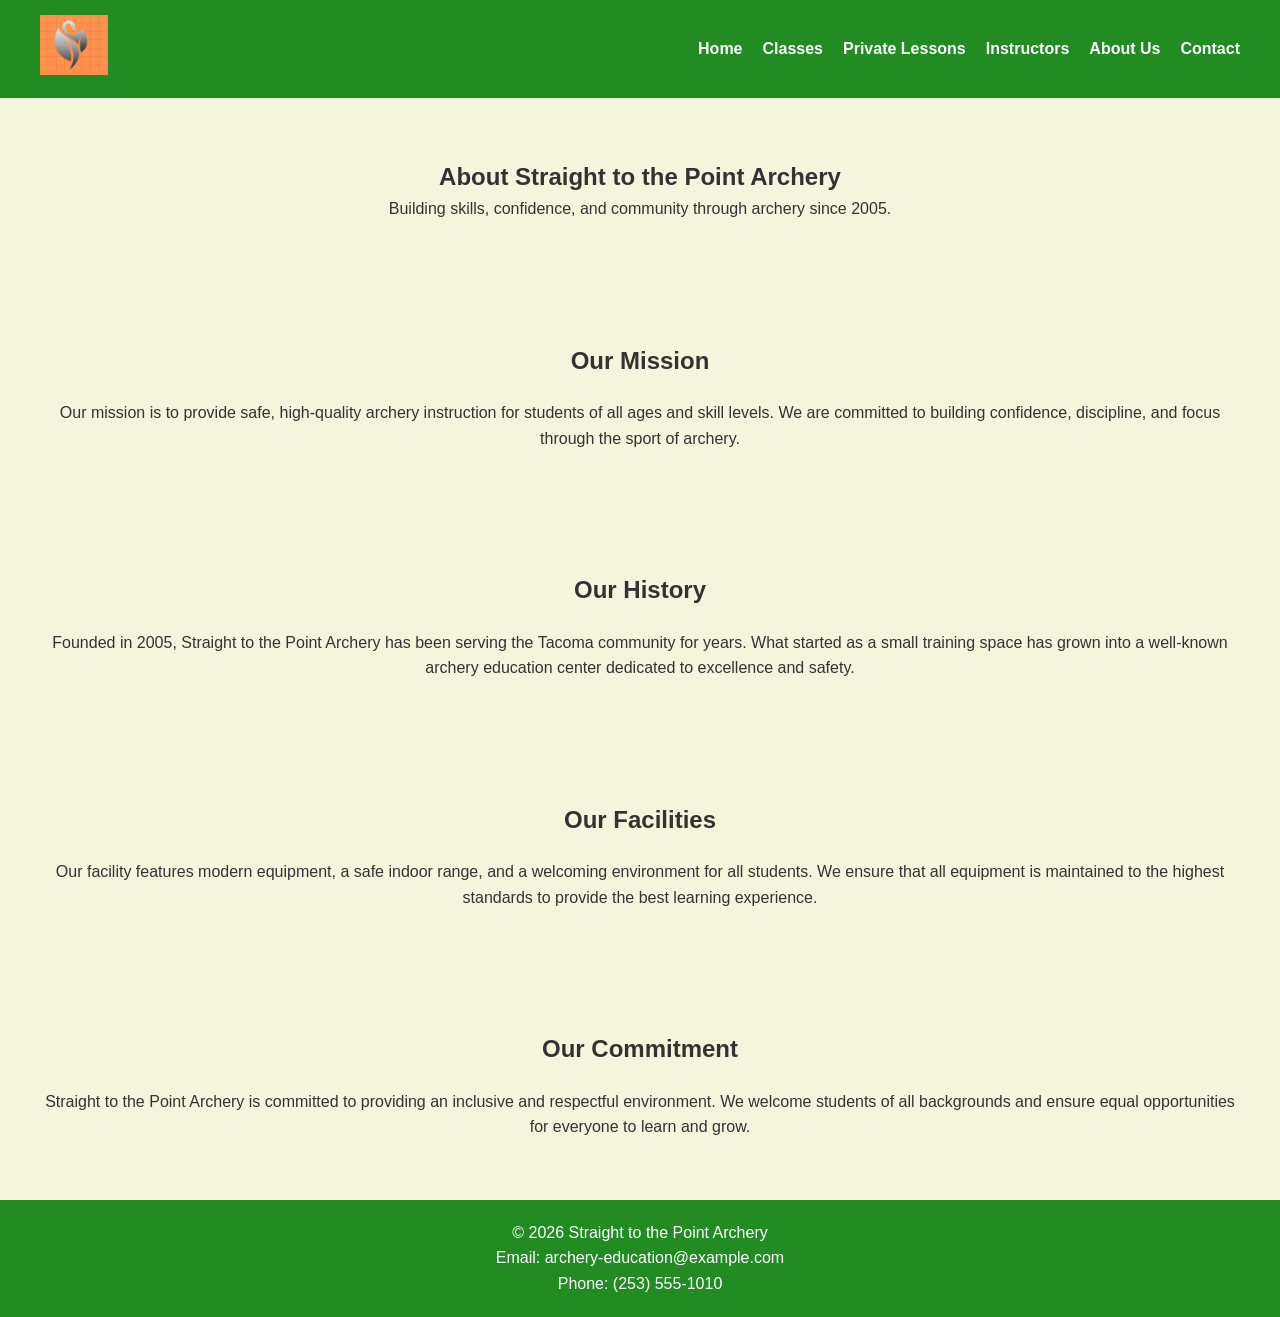
==== about.html @ c3e2cf45 "Added content to About page" ====
<!DOCTYPE html>
<html lang="en">
<head>
    <meta charset="UTF-8">
    <meta name="viewport" content="width=device-width, initial-scale=1.0">
    <title>About Us - Straight to the Point Archery</title>
    <link rel="stylesheet" href="css/styles.css">
</head>
<body>

<header>
    <div class="logo">
        <img src="images/logo.png" alt="Straight to the Point Archery Logo">
    </div>

    <nav>
        <ul>
            <li><a href="index.html">Home</a></li>
            <li><a href="classes.html">Classes</a></li>
            <li><a href="lessons.html">Private Lessons</a></li>
            <li><a href="instructors.html">Instructors</a></li>
            <li><a href="about.html">About Us</a></li>
            <li><a href="contact.html">Contact</a></li>
        </ul>
    </nav>
</header>

<main>

    <!-- PAGE HEADER -->
    <section class="page-header">
        <h1>About Straight to the Point Archery</h1>
        <p>Building skills, confidence, and community through archery since 2005.</p>
    </section>

    <!-- MISSION -->
    <section>
        <h2>Our Mission</h2>
        <p>Our mission is to provide safe, high-quality archery instruction for students of all ages and skill levels. We are committed to building confidence, discipline, and focus through the sport of archery.</p>
    </section>

    <!-- HISTORY -->
    <section>
        <h2>Our History</h2>
        <p>Founded in 2005, Straight to the Point Archery has been serving the Tacoma community for years. What started as a small training space has grown into a well-known archery education center dedicated to excellence and safety.</p>
    </section>

    <!-- FACILITIES -->
    <section>
        <h2>Our Facilities</h2>
        <p>Our facility features modern equipment, a safe indoor range, and a welcoming environment for all students. We ensure that all equipment is maintained to the highest standards to provide the best learning experience.</p>
    </section>

    <!-- POLICY -->
    <section>
        <h2>Our Commitment</h2>
        <p>Straight to the Point Archery is committed to providing an inclusive and respectful environment. We welcome students of all backgrounds and ensure equal opportunities for everyone to learn and grow.</p>
    </section>

</main>

<footer>
    <p>&copy; 2026 Straight to the Point Archery</p>
    <p>Email: archery-education@example.com</p>
    <p>Phone: (253) 555-1010</p>
</footer>

</body>
</html>
---- css/styles.css ----
header {
    display: flex;
    justify-content: space-between;
    align-items: center;
    background-color: #228B22; /* Forest Green */
    padding: 15px;
}

.logo img {
    height: 60px;
}

nav ul {
    list-style: none;
    display: flex;
    gap: 20px;
}

nav a {
    color: white;
    text-decoration: none;
    font-family: 'Montserrat', sans-serif;
}

nav a:hover {
    color: #DAA520; /* Gold */
}
.hero {
    background: url('../images/hero.jpg') no-repeat center center/cover;
    height: 90vh;
    display: flex;
    justify-content: center;
    align-items: center;
    text-align: center;
    color: white;
}

.hero-content {
    background-color: rgba(0, 0, 0, 0.5); /* overlay for readability */
    padding: 20px;
    border-radius: 10px;
}

.hero h1 {
    font-size: 48px;
    font-family: 'Montserrat', sans-serif;
}

.hero p {
    font-size: 18px;
    margin: 15px 0;
    font-family: 'Open Sans', sans-serif;
}

.btn {
    background-color: #DAA520; /* Gold */
    color: white;
    padding: 10px 20px;
    text-decoration: none;
    border-radius: 5px;
    font-weight: bold;
}

.btn:hover {
    background-color: #b8860b;
}
/* RESET */
* {
    margin: 0;
    padding: 0;
    box-sizing: border-box;
}

/* BODY */
body {
    font-family: 'Open Sans', sans-serif;
    background-color: #F5F5DC; /* Cream */
    color: #333;
    line-height: 1.6;
}

/* HEADER */
header {
    background-color: #228B22; /* Forest Green */
    color: white;
    padding: 15px 40px;

    display: flex;
    justify-content: space-between;
    align-items: center;
}

/* NAVIGATION */
nav ul {
    list-style: none;
    display: flex;
    gap: 20px;
}

nav a {
    color: white;
    text-decoration: none;
    font-weight: bold;
}

nav a:hover {
    color: #DAA520; /* Gold */
}

/* HERO SECTION */
.hero {
    height: 90vh;
    background: url('../images/hero.jpg') no-repeat center center/cover;

    display: flex;
    justify-content: center;
    align-items: center;
    text-align: center;
    color: white;
}

.hero-content {
    background: rgba(0, 0, 0, 0.5);
    padding: 30px;
    border-radius: 10px;
}

.hero h1 {
    font-size: 48px;
    font-family: 'Montserrat', sans-serif;
}

.hero p {
    margin: 15px 0;
}

/* BUTTON */
.btn {
    display: inline-block;
    background-color: #DAA520; /* Gold */
    color: white;
    padding: 10px 20px;
    border-radius: 5px;
    text-decoration: none;
    font-weight: bold;
}

.btn:hover {
    background-color: #b8860b;
}

/* SECTIONS */
section {
    padding: 60px 40px;
    text-align: center;
}

section h2 {
    font-family: 'Montserrat', sans-serif;
    margin-bottom: 20px;
}

/* ARTICLES (CLASSES) */
article {
    margin: 15px 0;
}

/* ASIDE */
aside {
    background-color: #5C4033; /* Brown */
    color: white;
    padding: 30px;
    text-align: center;
}

/* FOOTER */
footer {
    background-color: #228B22;
    color: white;
    text-align: center;
    padding: 20px;
}
/* INSTRUCTORS GRID */
.instructors {
    display: flex;
    justify-content: center;
    gap: 20px;
    flex-wrap: wrap;
    padding: 40px;
}

/* INSTRUCTOR CARD */
.instructor-card {
    background-color: white;
    width: 250px;
    padding: 20px;
    border-radius: 10px;
    text-align: center;
    box-shadow: 0 4px 8px rgba(0,0,0,0.1);
}

/* IMAGE */
.instructor-card img {
    width: 120px;
    height: 120px;
    border-radius: 50%; /* circular image */
    object-fit: cover;
    margin-bottom: 15px;
}

/* NAME */
.instructor-card h2 {
    color: #228B22; /* Forest Green */
    margin-bottom: 10px;
}
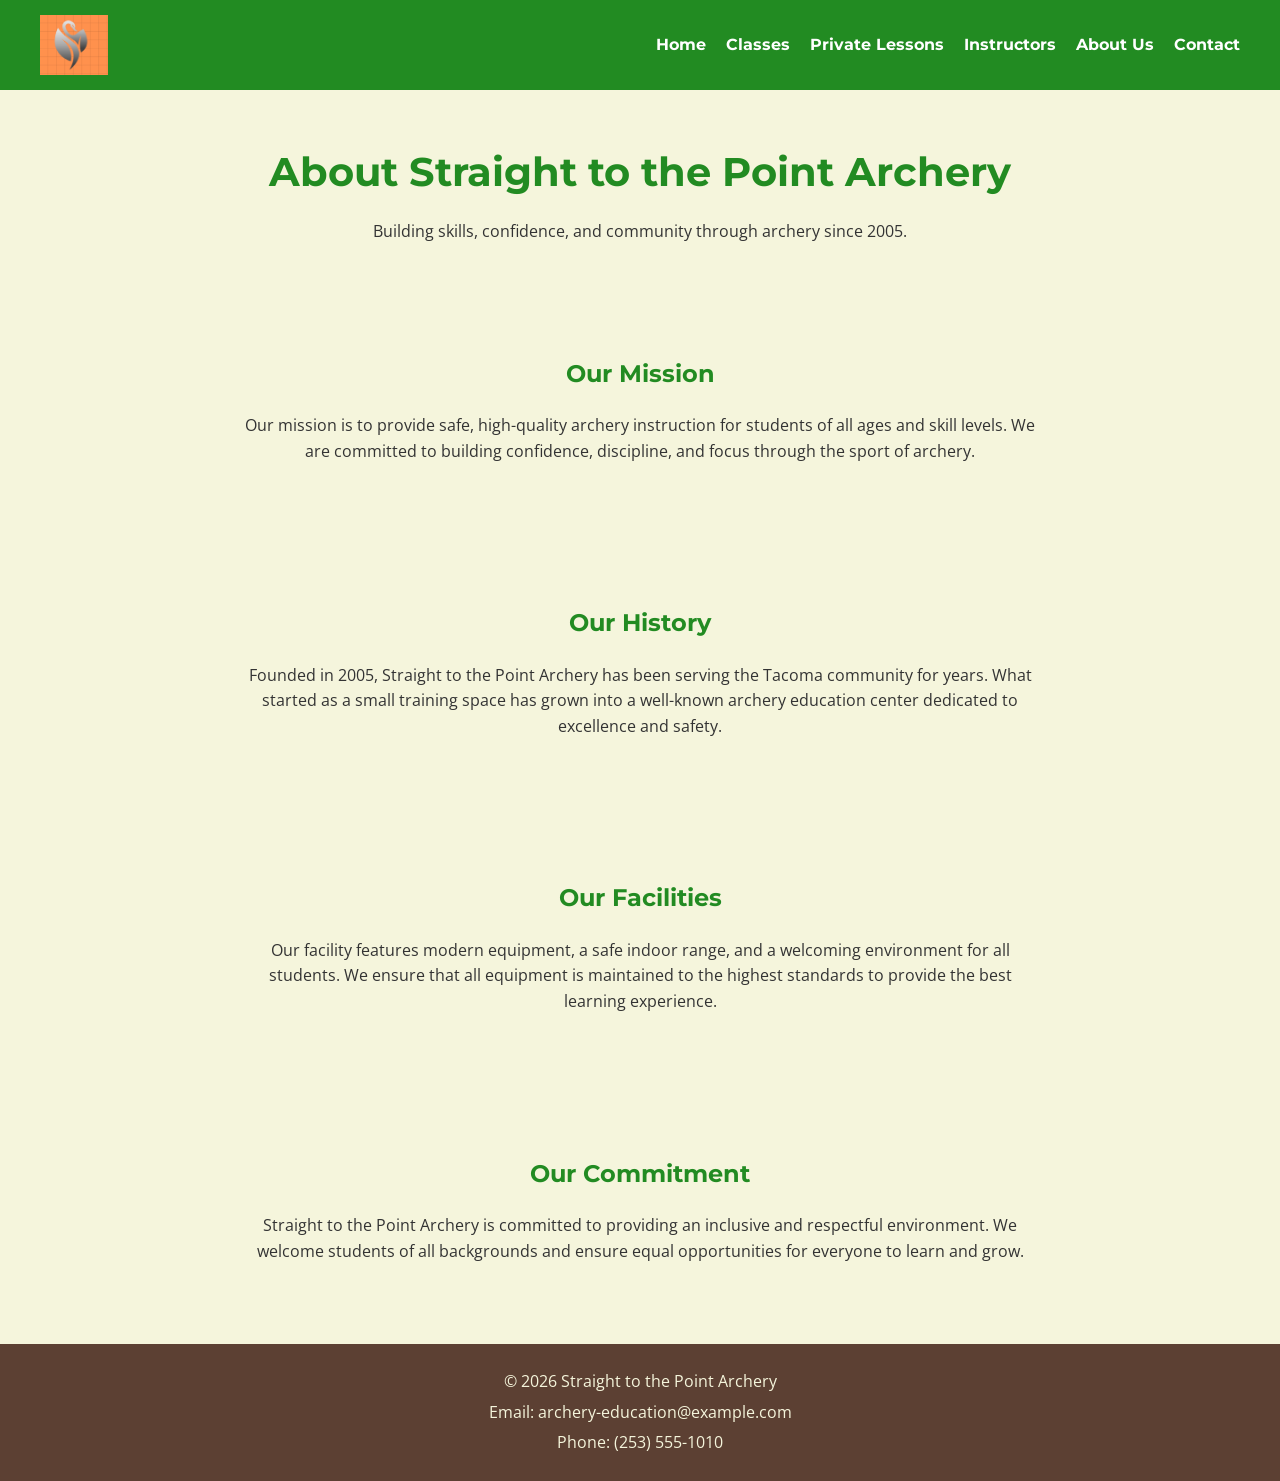
==== commit ba3d760d: "Updated styles.css based on style guide instructions" ====
--- a/about.html
+++ b/about.html
@@ -5,6 +5,7 @@
     <meta name="viewport" content="width=device-width, initial-scale=1.0">
     <title>About Us - Straight to the Point Archery</title>
     <link rel="stylesheet" href="css/styles.css">
+    <link href="https://fonts.googleapis.com/css2?family=Montserrat:wght@700&family=Open+Sans:wght@400;700&display=swap" rel="stylesheet">
 </head>
 <body>
 
--- a/css/styles.css
+++ b/css/styles.css
@@ -1,15 +1,63 @@
+/* =========================
+   COLOR VARIABLES
+========================= */
+:root {
+    --forest-green: #228B22;
+    --deep-brown: #5C4033;
+    --gold-accent: #DAA520;
+    --cream-white: #F5F5DC;
+    --dark-text: #333333;
+    --white: #ffffff;
+    --shadow: 0 4px 8px rgba(0, 0, 0, 0.1);
+}
+
+/* =========================
+   RESET
+========================= */
+* {
+    margin: 0;
+    padding: 0;
+    box-sizing: border-box;
+}
+
+/* =========================
+   BODY
+========================= */
+body {
+    font-family: 'Open Sans', sans-serif;
+    background-color: var(--cream-white);
+    color: var(--dark-text);
+    line-height: 1.6;
+}
+
+/* =========================
+   IMAGES
+========================= */
+img {
+    max-width: 100%;
+    display: block;
+}
+
+/* =========================
+   HEADER
+========================= */
 header {
     display: flex;
     justify-content: space-between;
     align-items: center;
-    background-color: #228B22; /* Forest Green */
-    padding: 15px;
+    background-color: var(--forest-green);
+    color: var(--white);
+    padding: 15px 40px;
 }
 
 .logo img {
     height: 60px;
-}
-
+    width: auto;
+}
+
+/* =========================
+   NAVIGATION
+========================= */
 nav ul {
     list-style: none;
     display: flex;
@@ -17,14 +65,19 @@
 }
 
 nav a {
-    color: white;
+    color: var(--white);
     text-decoration: none;
     font-family: 'Montserrat', sans-serif;
+    font-weight: bold;
 }
 
 nav a:hover {
-    color: #DAA520; /* Gold */
-}
+    color: var(--gold-accent);
+}
+
+/* =========================
+   HERO SECTION
+========================= */
 .hero {
     background: url('../images/hero.jpg') no-repeat center center/cover;
     height: 90vh;
@@ -32,124 +85,50 @@
     justify-content: center;
     align-items: center;
     text-align: center;
-    color: white;
+    color: var(--white);
+    padding: 20px;
 }
 
 .hero-content {
-    background-color: rgba(0, 0, 0, 0.5); /* overlay for readability */
-    padding: 20px;
+    background-color: rgba(0, 0, 0, 0.5);
+    padding: 30px;
     border-radius: 10px;
+    max-width: 700px;
 }
 
 .hero h1 {
     font-size: 48px;
     font-family: 'Montserrat', sans-serif;
+    margin-bottom: 15px;
 }
 
 .hero p {
     font-size: 18px;
-    margin: 15px 0;
+    margin: 15px 0 20px;
     font-family: 'Open Sans', sans-serif;
 }
 
+/* =========================
+   BUTTONS
+========================= */
 .btn {
-    background-color: #DAA520; /* Gold */
-    color: white;
+    display: inline-block;
+    background-color: var(--gold-accent);
+    color: var(--white);
     padding: 10px 20px;
     text-decoration: none;
     border-radius: 5px;
     font-weight: bold;
+    font-family: 'Open Sans', sans-serif;
 }
 
 .btn:hover {
     background-color: #b8860b;
 }
-/* RESET */
-* {
-    margin: 0;
-    padding: 0;
-    box-sizing: border-box;
-}
-
-/* BODY */
-body {
-    font-family: 'Open Sans', sans-serif;
-    background-color: #F5F5DC; /* Cream */
-    color: #333;
-    line-height: 1.6;
-}
-
-/* HEADER */
-header {
-    background-color: #228B22; /* Forest Green */
-    color: white;
-    padding: 15px 40px;
-
-    display: flex;
-    justify-content: space-between;
-    align-items: center;
-}
-
-/* NAVIGATION */
-nav ul {
-    list-style: none;
-    display: flex;
-    gap: 20px;
-}
-
-nav a {
-    color: white;
-    text-decoration: none;
-    font-weight: bold;
-}
-
-nav a:hover {
-    color: #DAA520; /* Gold */
-}
-
-/* HERO SECTION */
-.hero {
-    height: 90vh;
-    background: url('../images/hero.jpg') no-repeat center center/cover;
-
-    display: flex;
-    justify-content: center;
-    align-items: center;
-    text-align: center;
-    color: white;
-}
-
-.hero-content {
-    background: rgba(0, 0, 0, 0.5);
-    padding: 30px;
-    border-radius: 10px;
-}
-
-.hero h1 {
-    font-size: 48px;
-    font-family: 'Montserrat', sans-serif;
-}
-
-.hero p {
-    margin: 15px 0;
-}
-
-/* BUTTON */
-.btn {
-    display: inline-block;
-    background-color: #DAA520; /* Gold */
-    color: white;
-    padding: 10px 20px;
-    border-radius: 5px;
-    text-decoration: none;
-    font-weight: bold;
-}
-
-.btn:hover {
-    background-color: #b8860b;
-}
-
-/* SECTIONS */
+
+/* =========================
+   GENERAL SECTIONS
+========================= */
 section {
     padding: 60px 40px;
     text-align: center;
@@ -158,29 +137,85 @@
 section h2 {
     font-family: 'Montserrat', sans-serif;
     margin-bottom: 20px;
-}
-
-/* ARTICLES (CLASSES) */
+    color: var(--forest-green);
+}
+
+section p {
+    max-width: 800px;
+    margin: 0 auto 20px;
+}
+
+/* =========================
+   PAGE HEADER
+========================= */
+.page-header {
+    padding: 50px 20px;
+    text-align: center;
+}
+
+.page-header h1 {
+    font-family: 'Montserrat', sans-serif;
+    font-size: 40px;
+    color: var(--forest-green);
+    margin-bottom: 15px;
+}
+
+.page-header p {
+    max-width: 700px;
+    margin: 0 auto;
+}
+
+/* =========================
+   CLASS ARTICLES
+========================= */
 article {
     margin: 15px 0;
 }
 
-/* ASIDE */
-aside {
-    background-color: #5C4033; /* Brown */
-    color: white;
-    padding: 30px;
-    text-align: center;
-}
-
-/* FOOTER */
-footer {
-    background-color: #228B22;
-    color: white;
-    text-align: center;
+/* =========================
+   CLASSES PAGE
+========================= */
+.classes {
+    display: flex;
+    flex-wrap: wrap;
+    justify-content: center;
+    gap: 20px;
+}
+
+.class-card {
+    background-color: var(--white);
     padding: 20px;
-}
-/* INSTRUCTORS GRID */
+    width: 300px;
+    border-radius: 10px;
+    box-shadow: var(--shadow);
+    text-align: left;
+}
+
+.class-card h2 {
+    color: var(--forest-green);
+    margin-bottom: 10px;
+    font-family: 'Montserrat', sans-serif;
+}
+
+.class-card ul {
+    margin-top: 10px;
+    padding-left: 20px;
+}
+
+/* =========================
+   SAFETY SECTION
+========================= */
+#safety {
+    background-color: var(--white);
+}
+
+#safety h2 {
+    color: var(--forest-green);
+}
+
+/* =========================
+   INSTRUCTORS PAGE
+========================= */
 .instructors {
     display: flex;
     justify-content: center;
@@ -189,27 +224,122 @@
     padding: 40px;
 }
 
-/* INSTRUCTOR CARD */
 .instructor-card {
-    background-color: white;
+    background-color: var(--white);
     width: 250px;
     padding: 20px;
     border-radius: 10px;
     text-align: center;
-    box-shadow: 0 4px 8px rgba(0,0,0,0.1);
-}
-
-/* IMAGE */
+    box-shadow: var(--shadow);
+}
+
 .instructor-card img {
     width: 120px;
     height: 120px;
-    border-radius: 50%; /* circular image */
+    border-radius: 50%;
     object-fit: cover;
-    margin-bottom: 15px;
-}
-
-/* NAME */
+    margin: 0 auto 15px;
+}
+
 .instructor-card h2 {
-    color: #228B22; /* Forest Green */
+    color: var(--forest-green);
     margin-bottom: 10px;
+    font-family: 'Montserrat', sans-serif;
+}
+
+/* =========================
+   CONTACT PAGE
+========================= */
+.contact-info {
+    text-align: center;
+    padding: 40px;
+}
+
+.contact-info a {
+    color: var(--forest-green);
+    text-decoration: none;
+}
+
+.contact-info a:hover {
+    color: var(--gold-accent);
+}
+
+.map {
+    padding: 40px;
+    text-align: center;
+}
+
+/* =========================
+   ASIDE
+========================= */
+aside {
+    background-color: var(--deep-brown);
+    color: var(--cream-white);
+    padding: 30px;
+    text-align: center;
+}
+
+aside h3 {
+    font-family: 'Montserrat', sans-serif;
+    margin-bottom: 10px;
+}
+
+/* =========================
+   FOOTER
+========================= */
+footer {
+    background-color: var(--deep-brown);
+    color: var(--cream-white);
+    text-align: center;
+    padding: 20px;
+}
+
+footer p {
+    margin: 5px 0;
+}
+
+/* =========================
+   RESPONSIVE DESIGN
+========================= */
+@media (max-width: 768px) {
+    header {
+        flex-direction: column;
+        gap: 15px;
+        padding: 20px;
+    }
+
+    nav ul {
+        flex-direction: column;
+        align-items: center;
+        gap: 10px;
+    }
+
+    .hero {
+        height: auto;
+        padding: 80px 20px;
+    }
+
+    .hero h1 {
+        font-size: 32px;
+    }
+
+    .hero p {
+        font-size: 16px;
+    }
+
+    section {
+        padding: 40px 20px;
+    }
+
+    .classes,
+    .instructors {
+        flex-direction: column;
+        align-items: center;
+    }
+
+    .class-card,
+    .instructor-card {
+        width: 90%;
+        max-width: 320px;
+    }
 }
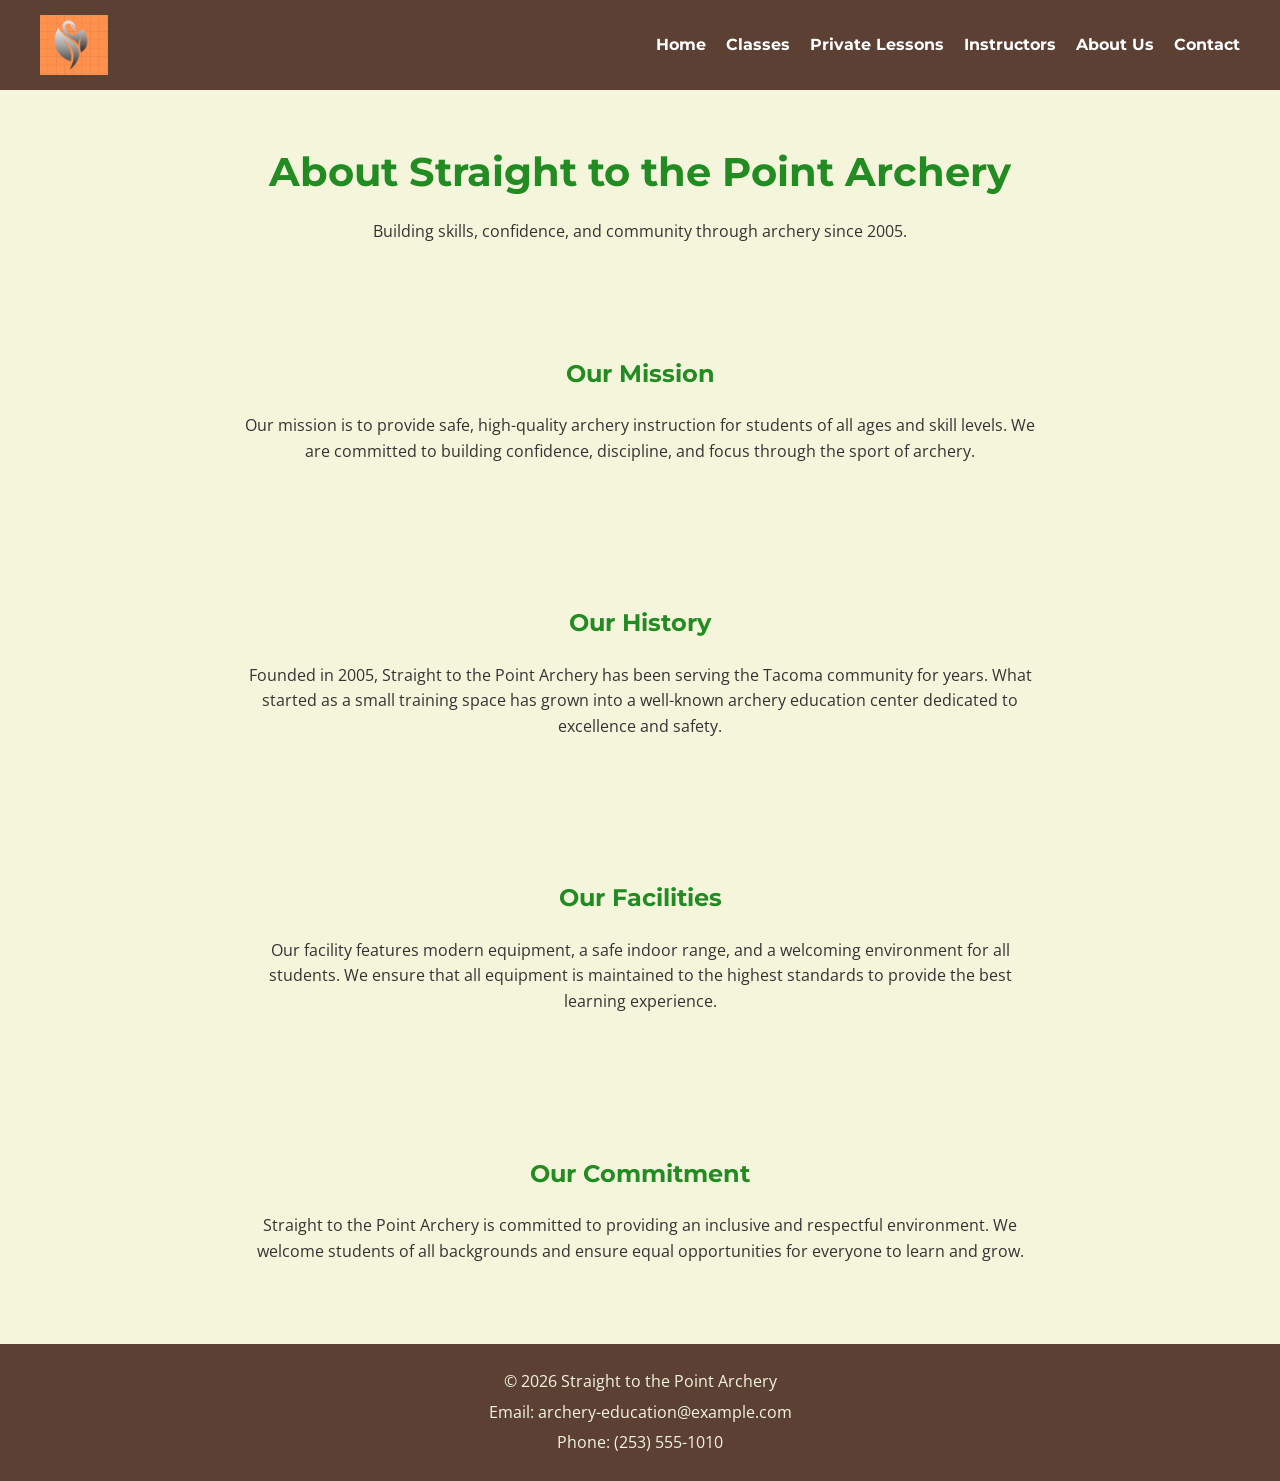
==== commit d6321f2b: "Added Google Fonts for typography" ====
--- a/about.html
+++ b/about.html
@@ -3,7 +3,7 @@
 <head>
     <meta charset="UTF-8">
     <meta name="viewport" content="width=device-width, initial-scale=1.0">
-    <title>About Us - Straight to the Point Archery</title>
+    <title>Home - Straight to the Point Archery</title>
     <link rel="stylesheet" href="css/styles.css">
     <link href="https://fonts.googleapis.com/css2?family=Montserrat:wght@700&family=Open+Sans:wght@400;700&display=swap" rel="stylesheet">
 </head>
--- a/css/styles.css
+++ b/css/styles.css
@@ -45,9 +45,18 @@
     display: flex;
     justify-content: space-between;
     align-items: center;
-    background-color: var(--forest-green);
+    background-color: var(--deep-brown);
     color: var(--white);
     padding: 15px 40px;
+}
+h1, h2, h3, h4, h5, h6 {
+    font-family: 'Montserrat', sans-serif;
+    font-weight: bold;
+}
+
+p {
+    font-size: 1em;
+    line-height: 1.6;
 }
 
 .logo img {
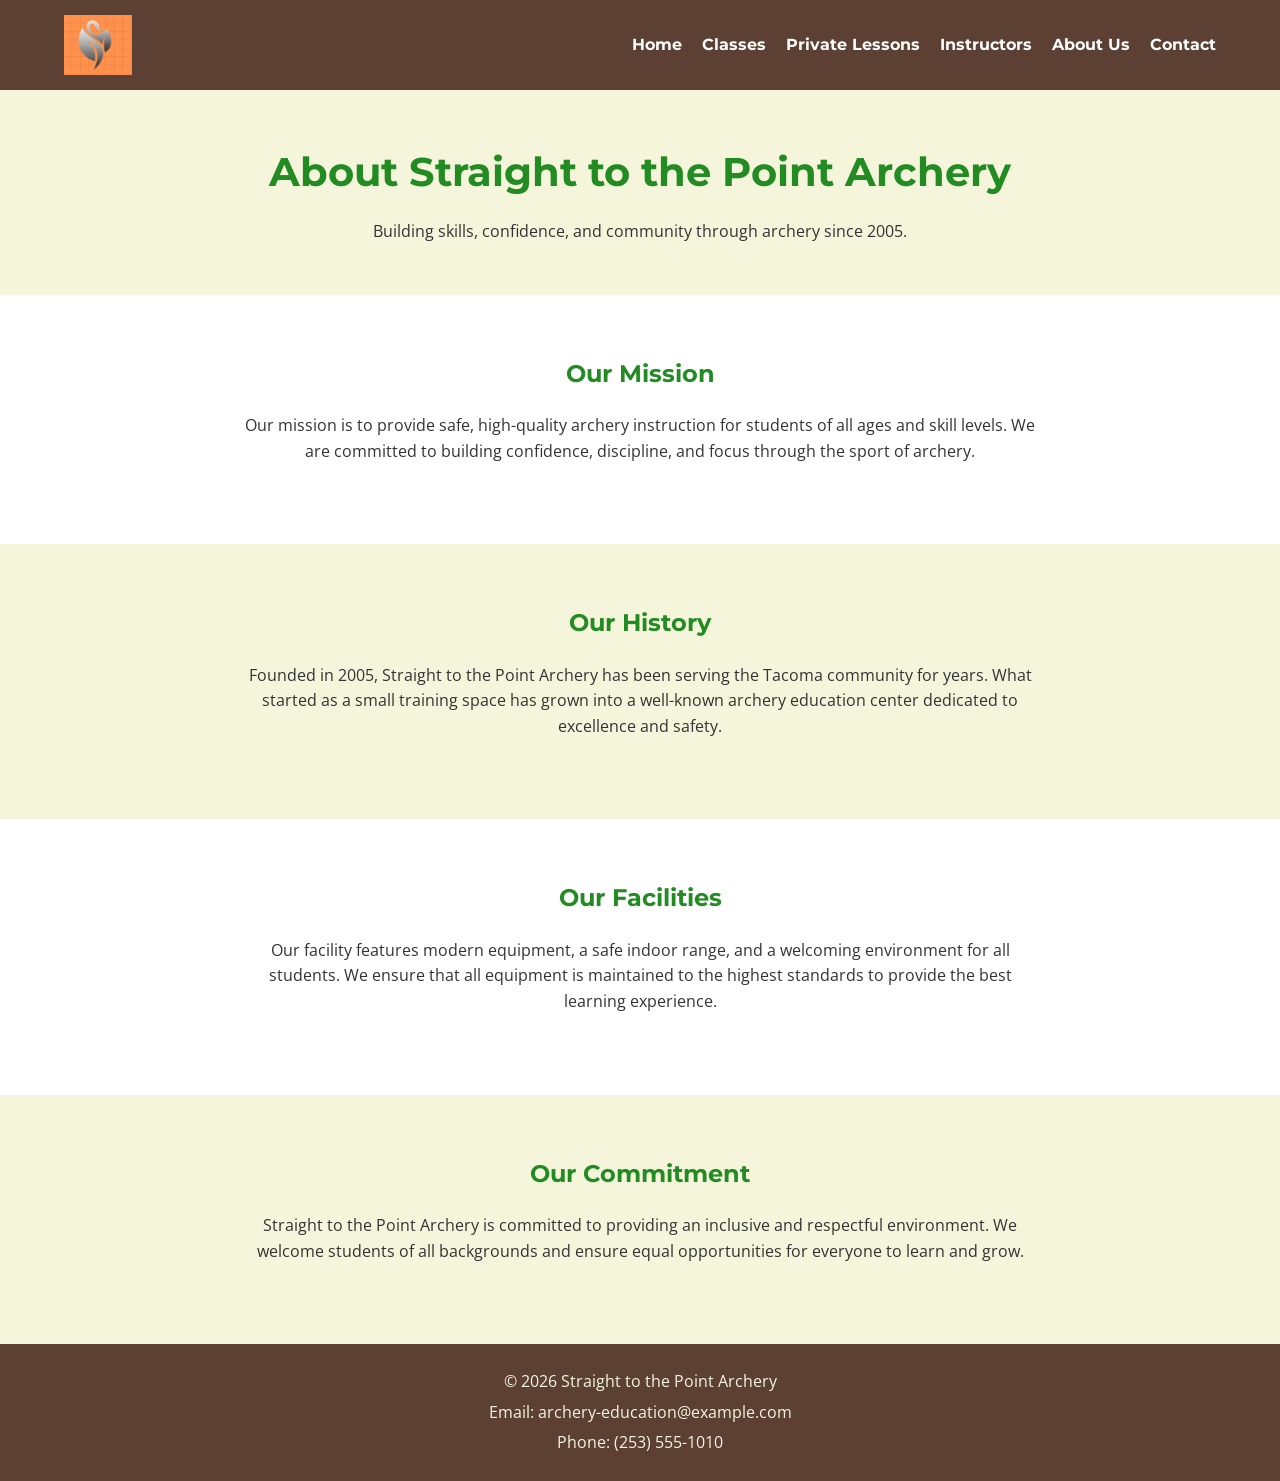
==== commit 0329503e: "Update containers" ====
--- a/about.html
+++ b/about.html
@@ -3,68 +3,82 @@
 <head>
     <meta charset="UTF-8">
     <meta name="viewport" content="width=device-width, initial-scale=1.0">
-    <title>Home - Straight to the Point Archery</title>
+    <title>About Us - Straight to the Point Archery</title>
     <link rel="stylesheet" href="css/styles.css">
     <link href="https://fonts.googleapis.com/css2?family=Montserrat:wght@700&family=Open+Sans:wght@400;700&display=swap" rel="stylesheet">
 </head>
 <body>
 
-<header>
-    <div class="logo">
-        <img src="images/logo.png" alt="Straight to the Point Archery Logo">
-    </div>
+    <header>
+        <div class="container">
+            <div class="logo">
+                <img src="images/logo.png" alt="Straight to the Point Archery Logo">
+            </div>
 
-    <nav>
-        <ul>
-            <li><a href="index.html">Home</a></li>
-            <li><a href="classes.html">Classes</a></li>
-            <li><a href="lessons.html">Private Lessons</a></li>
-            <li><a href="instructors.html">Instructors</a></li>
-            <li><a href="about.html">About Us</a></li>
-            <li><a href="contact.html">Contact</a></li>
-        </ul>
-    </nav>
-</header>
+            <nav>
+                <ul>
+                    <li><a href="index.html">Home</a></li>
+                    <li><a href="classes.html">Classes</a></li>
+                    <li><a href="lessons.html">Private Lessons</a></li>
+                    <li><a href="instructors.html">Instructors</a></li>
+                    <li><a href="about.html">About Us</a></li>
+                    <li><a href="contact.html">Contact</a></li>
+                </ul>
+            </nav>
+        </div>
+    </header>
 
-<main>
+    <main>
 
-    <!-- PAGE HEADER -->
-    <section class="page-header">
-        <h1>About Straight to the Point Archery</h1>
-        <p>Building skills, confidence, and community through archery since 2005.</p>
-    </section>
+        <!-- PAGE HEADER -->
+        <section class="page-header">
+            <div class="container">
+                <h1>About Straight to the Point Archery</h1>
+                <p>Building skills, confidence, and community through archery since 2005.</p>
+            </div>
+        </section>
 
-    <!-- MISSION -->
-    <section>
-        <h2>Our Mission</h2>
-        <p>Our mission is to provide safe, high-quality archery instruction for students of all ages and skill levels. We are committed to building confidence, discipline, and focus through the sport of archery.</p>
-    </section>
+        <!-- MISSION -->
+        <section>
+            <div class="container">
+                <h2>Our Mission</h2>
+                <p>Our mission is to provide safe, high-quality archery instruction for students of all ages and skill levels. We are committed to building confidence, discipline, and focus through the sport of archery.</p>
+            </div>
+        </section>
 
-    <!-- HISTORY -->
-    <section>
-        <h2>Our History</h2>
-        <p>Founded in 2005, Straight to the Point Archery has been serving the Tacoma community for years. What started as a small training space has grown into a well-known archery education center dedicated to excellence and safety.</p>
-    </section>
+        <!-- HISTORY -->
+        <section>
+            <div class="container">
+                <h2>Our History</h2>
+                <p>Founded in 2005, Straight to the Point Archery has been serving the Tacoma community for years. What started as a small training space has grown into a well-known archery education center dedicated to excellence and safety.</p>
+            </div>
+        </section>
 
-    <!-- FACILITIES -->
-    <section>
-        <h2>Our Facilities</h2>
-        <p>Our facility features modern equipment, a safe indoor range, and a welcoming environment for all students. We ensure that all equipment is maintained to the highest standards to provide the best learning experience.</p>
-    </section>
+        <!-- FACILITIES -->
+        <section>
+            <div class="container">
+                <h2>Our Facilities</h2>
+                <p>Our facility features modern equipment, a safe indoor range, and a welcoming environment for all students. We ensure that all equipment is maintained to the highest standards to provide the best learning experience.</p>
+            </div>
+        </section>
 
-    <!-- POLICY -->
-    <section>
-        <h2>Our Commitment</h2>
-        <p>Straight to the Point Archery is committed to providing an inclusive and respectful environment. We welcome students of all backgrounds and ensure equal opportunities for everyone to learn and grow.</p>
-    </section>
+        <!-- POLICY -->
+        <section>
+            <div class="container">
+                <h2>Our Commitment</h2>
+                <p>Straight to the Point Archery is committed to providing an inclusive and respectful environment. We welcome students of all backgrounds and ensure equal opportunities for everyone to learn and grow.</p>
+            </div>
+        </section>
 
-</main>
+    </main>
 
-<footer>
-    <p>&copy; 2026 Straight to the Point Archery</p>
-    <p>Email: archery-education@example.com</p>
-    <p>Phone: (253) 555-1010</p>
-</footer>
+    <footer>
+        <div class="container">
+            <p>&copy; 2026 Straight to the Point Archery</p>
+            <p>Email: archery-education@example.com</p>
+            <p>Phone: (253) 555-1010</p>
+        </div>
+    </footer>
 
 </body>
 </html>
--- a/css/styles.css
+++ b/css/styles.css
@@ -31,6 +31,28 @@
 }
 
 /* =========================
+   TYPOGRAPHY
+========================= */
+h1, h2, h3, h4, h5, h6 {
+    font-family: 'Montserrat', sans-serif;
+    font-weight: bold;
+}
+
+p {
+    font-size: 1em;
+    line-height: 1.6;
+}
+
+/* =========================
+   LAYOUT HELPERS
+========================= */
+.container {
+    width: 90%;
+    max-width: 1200px;
+    margin: 0 auto;
+}
+
+/* =========================
    IMAGES
 ========================= */
 img {
@@ -42,21 +64,15 @@
    HEADER
 ========================= */
 header {
+    background-color: var(--deep-brown);
+    color: var(--white);
+    padding: 15px 0;
+}
+
+header .container {
     display: flex;
     justify-content: space-between;
     align-items: center;
-    background-color: var(--deep-brown);
-    color: var(--white);
-    padding: 15px 40px;
-}
-h1, h2, h3, h4, h5, h6 {
-    font-family: 'Montserrat', sans-serif;
-    font-weight: bold;
-}
-
-p {
-    font-size: 1em;
-    line-height: 1.6;
 }
 
 .logo img {
@@ -107,14 +123,12 @@
 
 .hero h1 {
     font-size: 48px;
-    font-family: 'Montserrat', sans-serif;
     margin-bottom: 15px;
 }
 
 .hero p {
     font-size: 18px;
     margin: 15px 0 20px;
-    font-family: 'Open Sans', sans-serif;
 }
 
 /* =========================
@@ -143,8 +157,11 @@
     text-align: center;
 }
 
+section:nth-of-type(even) {
+    background-color: var(--white);
+}
+
 section h2 {
-    font-family: 'Montserrat', sans-serif;
     margin-bottom: 20px;
     color: var(--forest-green);
 }
@@ -163,7 +180,6 @@
 }
 
 .page-header h1 {
-    font-family: 'Montserrat', sans-serif;
     font-size: 40px;
     color: var(--forest-green);
     margin-bottom: 15px;
@@ -175,7 +191,7 @@
 }
 
 /* =========================
-   CLASS ARTICLES
+   ARTICLES
 ========================= */
 article {
     margin: 15px 0;
@@ -203,7 +219,6 @@
 .class-card h2 {
     color: var(--forest-green);
     margin-bottom: 10px;
-    font-family: 'Montserrat', sans-serif;
 }
 
 .class-card ul {
@@ -253,7 +268,6 @@
 .instructor-card h2 {
     color: var(--forest-green);
     margin-bottom: 10px;
-    font-family: 'Montserrat', sans-serif;
 }
 
 /* =========================
@@ -289,7 +303,6 @@
 }
 
 aside h3 {
-    font-family: 'Montserrat', sans-serif;
     margin-bottom: 10px;
 }
 
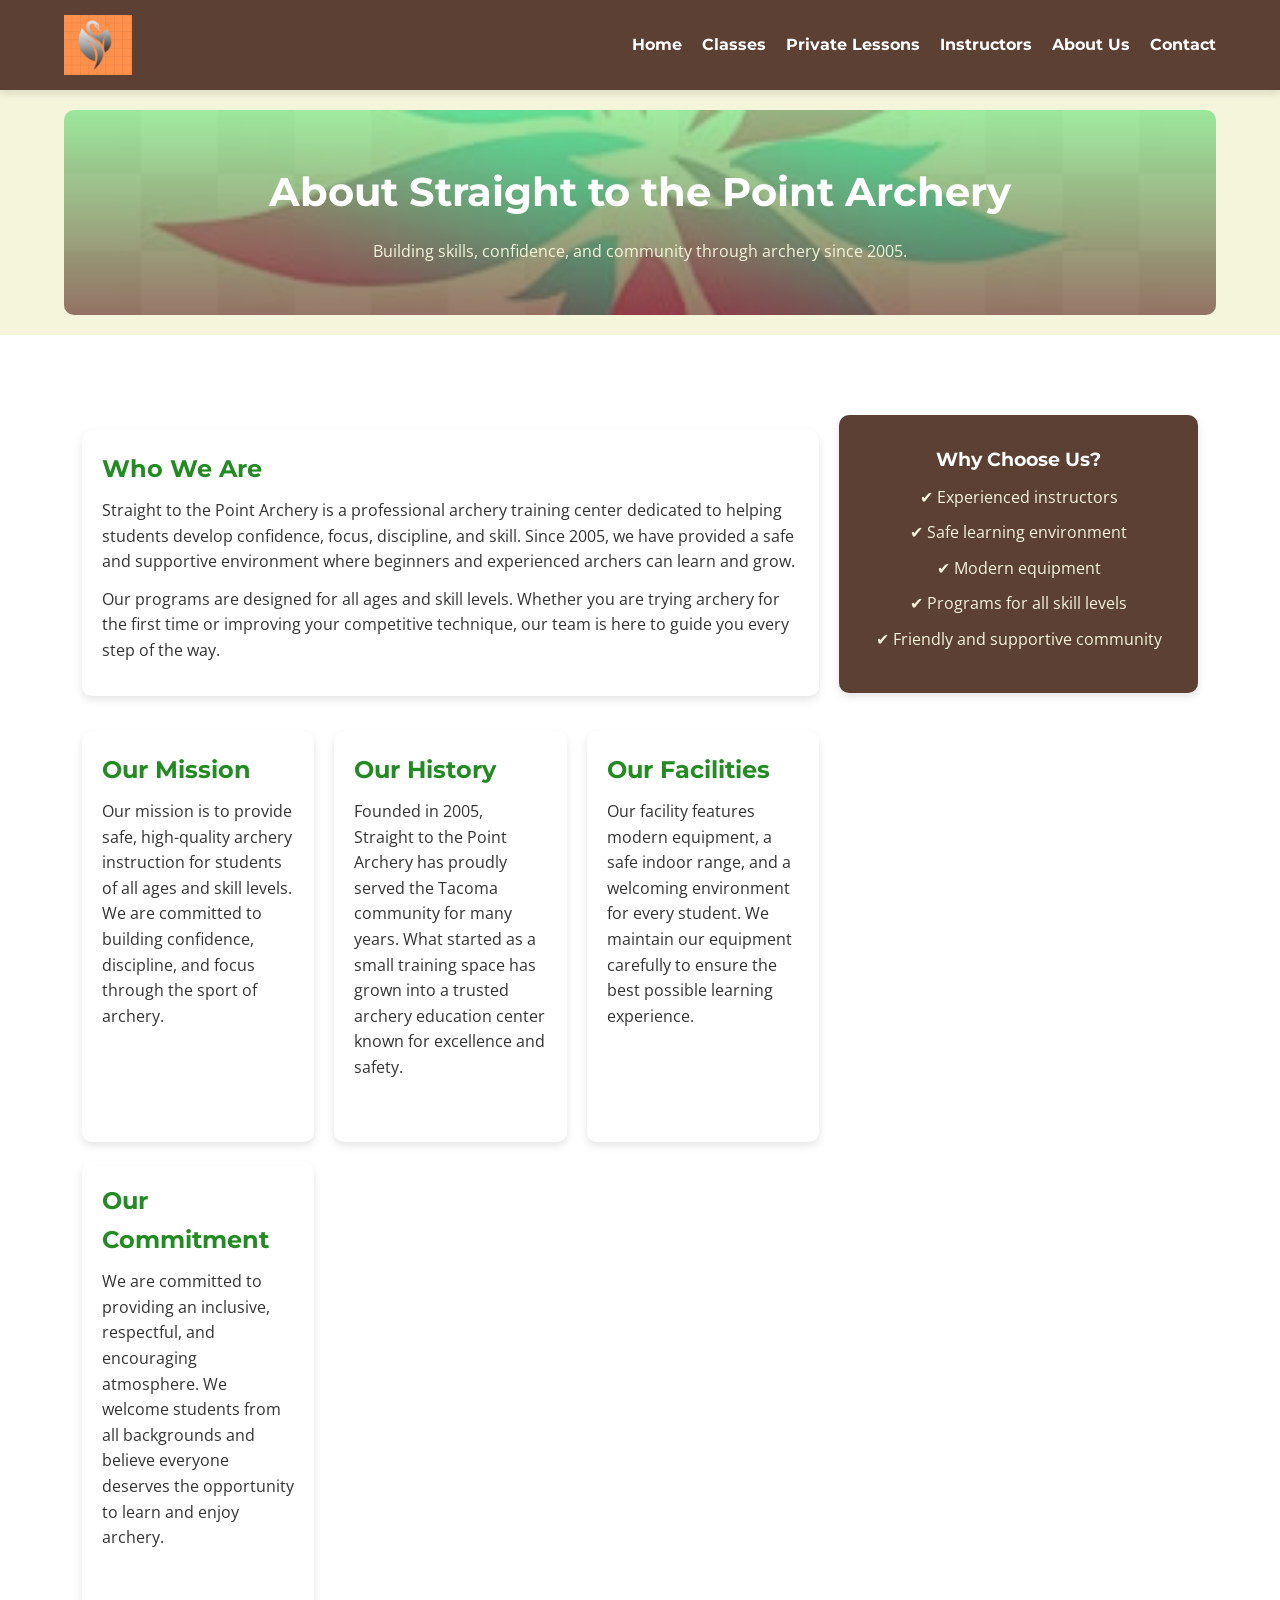
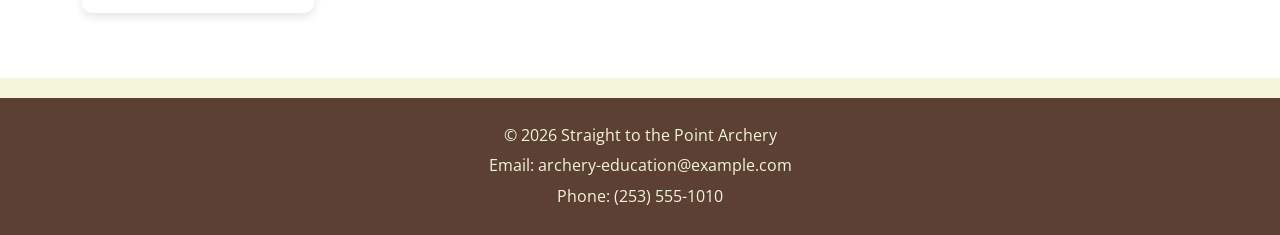
==== commit 139ab208: "Consistency across Pages" ====
--- a/about.html
+++ b/about.html
@@ -4,11 +4,16 @@
     <meta charset="UTF-8">
     <meta name="viewport" content="width=device-width, initial-scale=1.0">
     <title>About Us - Straight to the Point Archery</title>
+
+    <!-- CSS -->
     <link rel="stylesheet" href="css/styles.css">
+
+    <!-- GOOGLE FONTS -->
     <link href="https://fonts.googleapis.com/css2?family=Montserrat:wght@700&family=Open+Sans:wght@400;700&display=swap" rel="stylesheet">
 </head>
 <body>
 
+    <!-- HEADER -->
     <header>
         <div class="container">
             <div class="logo">
@@ -38,40 +43,77 @@
             </div>
         </section>
 
-        <!-- MISSION -->
+        <!-- ABOUT INTRO -->
         <section>
             <div class="container">
-                <h2>Our Mission</h2>
-                <p>Our mission is to provide safe, high-quality archery instruction for students of all ages and skill levels. We are committed to building confidence, discipline, and focus through the sport of archery.</p>
-            </div>
-        </section>
+                <div class="main-content">
+                    
+                    <div>
+                        <article class="class-card">
+                            <h2>Who We Are</h2>
+                            <p>
+                                Straight to the Point Archery is a professional archery training center dedicated to helping students
+                                develop confidence, focus, discipline, and skill. Since 2005, we have provided a safe and supportive
+                                environment where beginners and experienced archers can learn and grow.
+                            </p>
+                            <p>
+                                Our programs are designed for all ages and skill levels. Whether you are trying archery for the first
+                                time or improving your competitive technique, our team is here to guide you every step of the way.
+                            </p>
+                        </article>
 
-        <!-- HISTORY -->
-        <section>
-            <div class="container">
-                <h2>Our History</h2>
-                <p>Founded in 2005, Straight to the Point Archery has been serving the Tacoma community for years. What started as a small training space has grown into a well-known archery education center dedicated to excellence and safety.</p>
-            </div>
-        </section>
+                        <div class="classes">
+                            <article class="class-card">
+                                <h2>Our Mission</h2>
+                                <p>
+                                    Our mission is to provide safe, high-quality archery instruction for students of all ages and skill levels.
+                                    We are committed to building confidence, discipline, and focus through the sport of archery.
+                                </p>
+                            </article>
 
-        <!-- FACILITIES -->
-        <section>
-            <div class="container">
-                <h2>Our Facilities</h2>
-                <p>Our facility features modern equipment, a safe indoor range, and a welcoming environment for all students. We ensure that all equipment is maintained to the highest standards to provide the best learning experience.</p>
-            </div>
-        </section>
+                            <article class="class-card">
+                                <h2>Our History</h2>
+                                <p>
+                                    Founded in 2005, Straight to the Point Archery has proudly served the Tacoma community for many years.
+                                    What started as a small training space has grown into a trusted archery education center known for
+                                    excellence and safety.
+                                </p>
+                            </article>
 
-        <!-- POLICY -->
-        <section>
-            <div class="container">
-                <h2>Our Commitment</h2>
-                <p>Straight to the Point Archery is committed to providing an inclusive and respectful environment. We welcome students of all backgrounds and ensure equal opportunities for everyone to learn and grow.</p>
+                            <article class="class-card">
+                                <h2>Our Facilities</h2>
+                                <p>
+                                    Our facility features modern equipment, a safe indoor range, and a welcoming environment for every student.
+                                    We maintain our equipment carefully to ensure the best possible learning experience.
+                                </p>
+                            </article>
+
+                            <article class="class-card">
+                                <h2>Our Commitment</h2>
+                                <p>
+                                    We are committed to providing an inclusive, respectful, and encouraging atmosphere. We welcome students
+                                    from all backgrounds and believe everyone deserves the opportunity to learn and enjoy archery.
+                                </p>
+                            </article>
+                        </div>
+                    </div>
+
+                    <aside>
+                        <h3>Why Choose Us?</h3>
+                        <p>✔ Experienced instructors</p>
+                        <p>✔ Safe learning environment</p>
+                        <p>✔ Modern equipment</p>
+                        <p>✔ Programs for all skill levels</p>
+                        <p>✔ Friendly and supportive community</p>
+                    </aside>
+
+                </div>
             </div>
         </section>
 
     </main>
 
+    <!-- FOOTER -->
     <footer>
         <div class="container">
             <p>&copy; 2026 Straight to the Point Archery</p>
--- a/css/styles.css
+++ b/css/styles.css
@@ -9,6 +9,8 @@
     --dark-text: #333333;
     --white: #ffffff;
     --shadow: 0 4px 8px rgba(0, 0, 0, 0.1);
+    --radius: 10px;
+    --transition: 0.3s ease;
 }
 
 /* =========================
@@ -35,7 +37,7 @@
 ========================= */
 h1, h2, h3, h4, h5, h6 {
     font-family: 'Montserrat', sans-serif;
-    font-weight: bold;
+    font-weight: 700;
 }
 
 p {
@@ -67,12 +69,14 @@
     background-color: var(--deep-brown);
     color: var(--white);
     padding: 15px 0;
+    box-shadow: var(--shadow);
 }
 
 header .container {
     display: flex;
     justify-content: space-between;
     align-items: center;
+    gap: 20px;
 }
 
 .logo img {
@@ -86,7 +90,10 @@
 nav ul {
     list-style: none;
     display: flex;
+    align-items: center;
+    justify-content: flex-end;
     gap: 20px;
+    flex-wrap: wrap;
 }
 
 nav a {
@@ -94,9 +101,11 @@
     text-decoration: none;
     font-family: 'Montserrat', sans-serif;
     font-weight: bold;
-}
-
-nav a:hover {
+    transition: color var(--transition);
+}
+
+nav a:hover,
+nav a.active {
     color: var(--gold-accent);
 }
 
@@ -105,19 +114,23 @@
 ========================= */
 .hero {
     background: url('../images/hero.jpg') no-repeat center center/cover;
-    height: 90vh;
+    min-height: 500px;
     display: flex;
     justify-content: center;
     align-items: center;
     text-align: center;
     color: var(--white);
     padding: 20px;
+    border-radius: var(--radius);
+    margin: 20px auto 0;
+    width: 90%;
+    max-width: 1200px;
 }
 
 .hero-content {
     background-color: rgba(0, 0, 0, 0.5);
     padding: 30px;
-    border-radius: 10px;
+    border-radius: var(--radius);
     max-width: 700px;
 }
 
@@ -142,18 +155,19 @@
     text-decoration: none;
     border-radius: 5px;
     font-weight: bold;
-    font-family: 'Open Sans', sans-serif;
+    transition: background-color var(--transition), transform var(--transition);
 }
 
 .btn:hover {
     background-color: #b8860b;
+    transform: translateY(-2px);
 }
 
 /* =========================
    GENERAL SECTIONS
 ========================= */
 section {
-    padding: 60px 40px;
+    padding: 40px 20px;
     text-align: center;
 }
 
@@ -175,19 +189,51 @@
    PAGE HEADER
 ========================= */
 .page-header {
+    background: linear-gradient(rgba(129, 230, 129, 0.75), rgba(117, 73, 53, 0.75)),
+                url('../images/hero.jpg') no-repeat center center/cover;
+    color: var(--white);
+    border-radius: var(--radius);
+    margin: 20px auto;
     padding: 50px 20px;
     text-align: center;
+    width: 90%;
+    max-width: 1200px;
 }
 
 .page-header h1 {
     font-size: 40px;
-    color: var(--forest-green);
+    color: var(--white);
     margin-bottom: 15px;
 }
 
 .page-header p {
     max-width: 700px;
     margin: 0 auto;
+    color: var(--cream-white);
+}
+
+/* =========================
+   MAIN GRID LAYOUT
+========================= */
+.main-content {
+    display: grid;
+    grid-template-columns: repeat(3, 1fr);
+    grid-template-areas: "main main aside";
+    gap: 20px;
+    align-items: start;
+    padding: 40px 0;
+}
+
+.main-content > div {
+    grid-area: main;
+}
+
+.main-content > aside {
+    grid-area: aside;
+}
+
+.main-content > div article:first-child {
+    margin-bottom: 20px;
 }
 
 /* =========================
@@ -198,32 +244,65 @@
 }
 
 /* =========================
-   CLASSES PAGE
-========================= */
-.classes {
-    display: flex;
-    flex-wrap: wrap;
-    justify-content: center;
-    gap: 20px;
-}
-
-.class-card {
+   CARD STYLES
+========================= */
+.class-card,
+.instructor-card,
+aside {
+    border-radius: var(--radius);
+}
+
+.class-card,
+.instructor-card {
     background-color: var(--white);
     padding: 20px;
-    width: 300px;
-    border-radius: 10px;
     box-shadow: var(--shadow);
+    height: 100%;
+    transition: transform var(--transition), box-shadow var(--transition);
+}
+
+.class-card:hover,
+.instructor-card:hover {
+    transform: translateY(-4px);
+    box-shadow: 0 6px 14px rgba(0, 0, 0, 0.12);
+}
+
+/* =========================
+   CLASSES GRID
+========================= */
+.classes {
+    display: grid;
+    grid-template-columns: repeat(3, 1fr);
+    gap: 20px;
+    align-items: stretch;
+    margin-top: 30px;
+}
+
+.class-card {
     text-align: left;
 }
 
-.class-card h2 {
+.class-card h2,
+.class-card h3 {
     color: var(--forest-green);
     margin-bottom: 10px;
 }
 
+.class-card p {
+    margin-bottom: 12px;
+}
+
 .class-card ul {
-    margin-top: 10px;
+    margin-top: 15px;
     padding-left: 20px;
+}
+
+.classes .class-card li {
+    margin-bottom: 8px;
+}
+
+.class-card + .classes {
+    margin-top: 20px;
 }
 
 /* =========================
@@ -238,23 +317,17 @@
 }
 
 /* =========================
-   INSTRUCTORS PAGE
+   INSTRUCTORS GRID
 ========================= */
 .instructors {
-    display: flex;
-    justify-content: center;
+    display: grid;
+    grid-template-columns: repeat(3, 1fr);
     gap: 20px;
-    flex-wrap: wrap;
-    padding: 40px;
+    margin-top: 30px;
 }
 
 .instructor-card {
-    background-color: var(--white);
-    width: 250px;
-    padding: 20px;
-    border-radius: 10px;
-    text-align: center;
-    box-shadow: var(--shadow);
+    text-align: center;
 }
 
 .instructor-card img {
@@ -263,6 +336,7 @@
     border-radius: 50%;
     object-fit: cover;
     margin: 0 auto 15px;
+    border: 3px solid var(--gold-accent);
 }
 
 .instructor-card h2 {
@@ -270,6 +344,14 @@
     margin-bottom: 10px;
 }
 
+.instructor-card p {
+    margin-bottom: 10px;
+}
+
+.instructor-card strong {
+    color: var(--gold-accent);
+}
+
 /* =========================
    CONTACT PAGE
 ========================= */
@@ -278,18 +360,39 @@
     padding: 40px;
 }
 
-.contact-info a {
+.contact-info a,
+address a {
     color: var(--forest-green);
     text-decoration: none;
-}
-
-.contact-info a:hover {
+    font-weight: bold;
+    transition: color var(--transition);
+}
+
+.contact-info a:hover,
+address a:hover {
     color: var(--gold-accent);
+}
+
+address {
+    font-style: normal;
+}
+
+address p {
+    margin-bottom: 15px;
 }
 
 .map {
     padding: 40px;
     text-align: center;
+}
+
+.map iframe,
+iframe {
+    border: 0;
+    border-radius: var(--radius);
+    box-shadow: var(--shadow);
+    margin-top: 15px;
+    width: 100%;
 }
 
 /* =========================
@@ -300,10 +403,17 @@
     color: var(--cream-white);
     padding: 30px;
     text-align: center;
+    height: fit-content;
+    box-shadow: var(--shadow);
 }
 
 aside h3 {
     margin-bottom: 10px;
+    color: var(--white);
+}
+
+aside p {
+    margin: 10px 0;
 }
 
 /* =========================
@@ -314,6 +424,7 @@
     color: var(--cream-white);
     text-align: center;
     padding: 20px;
+    margin-top: 20px;
 }
 
 footer p {
@@ -323,25 +434,33 @@
 /* =========================
    RESPONSIVE DESIGN
 ========================= */
+@media (max-width: 992px) {
+    .classes,
+    .instructors {
+        grid-template-columns: repeat(2, 1fr);
+    }
+}
+
 @media (max-width: 768px) {
-    header {
+    header .container {
         flex-direction: column;
         gap: 15px;
-        padding: 20px;
     }
 
     nav ul {
         flex-direction: column;
         align-items: center;
+        justify-content: center;
         gap: 10px;
     }
 
     .hero {
-        height: auto;
+        min-height: auto;
         padding: 80px 20px;
     }
 
-    .hero h1 {
+    .hero h1,
+    .page-header h1 {
         font-size: 32px;
     }
 
@@ -353,15 +472,26 @@
         padding: 40px 20px;
     }
 
+    .main-content {
+        grid-template-columns: 1fr;
+        grid-template-areas:
+            "main"
+            "aside";
+    }
+
     .classes,
     .instructors {
-        flex-direction: column;
-        align-items: center;
+        grid-template-columns: 1fr;
     }
 
     .class-card,
     .instructor-card {
-        width: 90%;
-        max-width: 320px;
-    }
-}+        max-width: 100%;
+    }
+    .card {
+    background-color: var(--white);
+    padding: 20px;
+    border-radius: var(--radius);
+    box-shadow: var(--shadow);
+}
+}
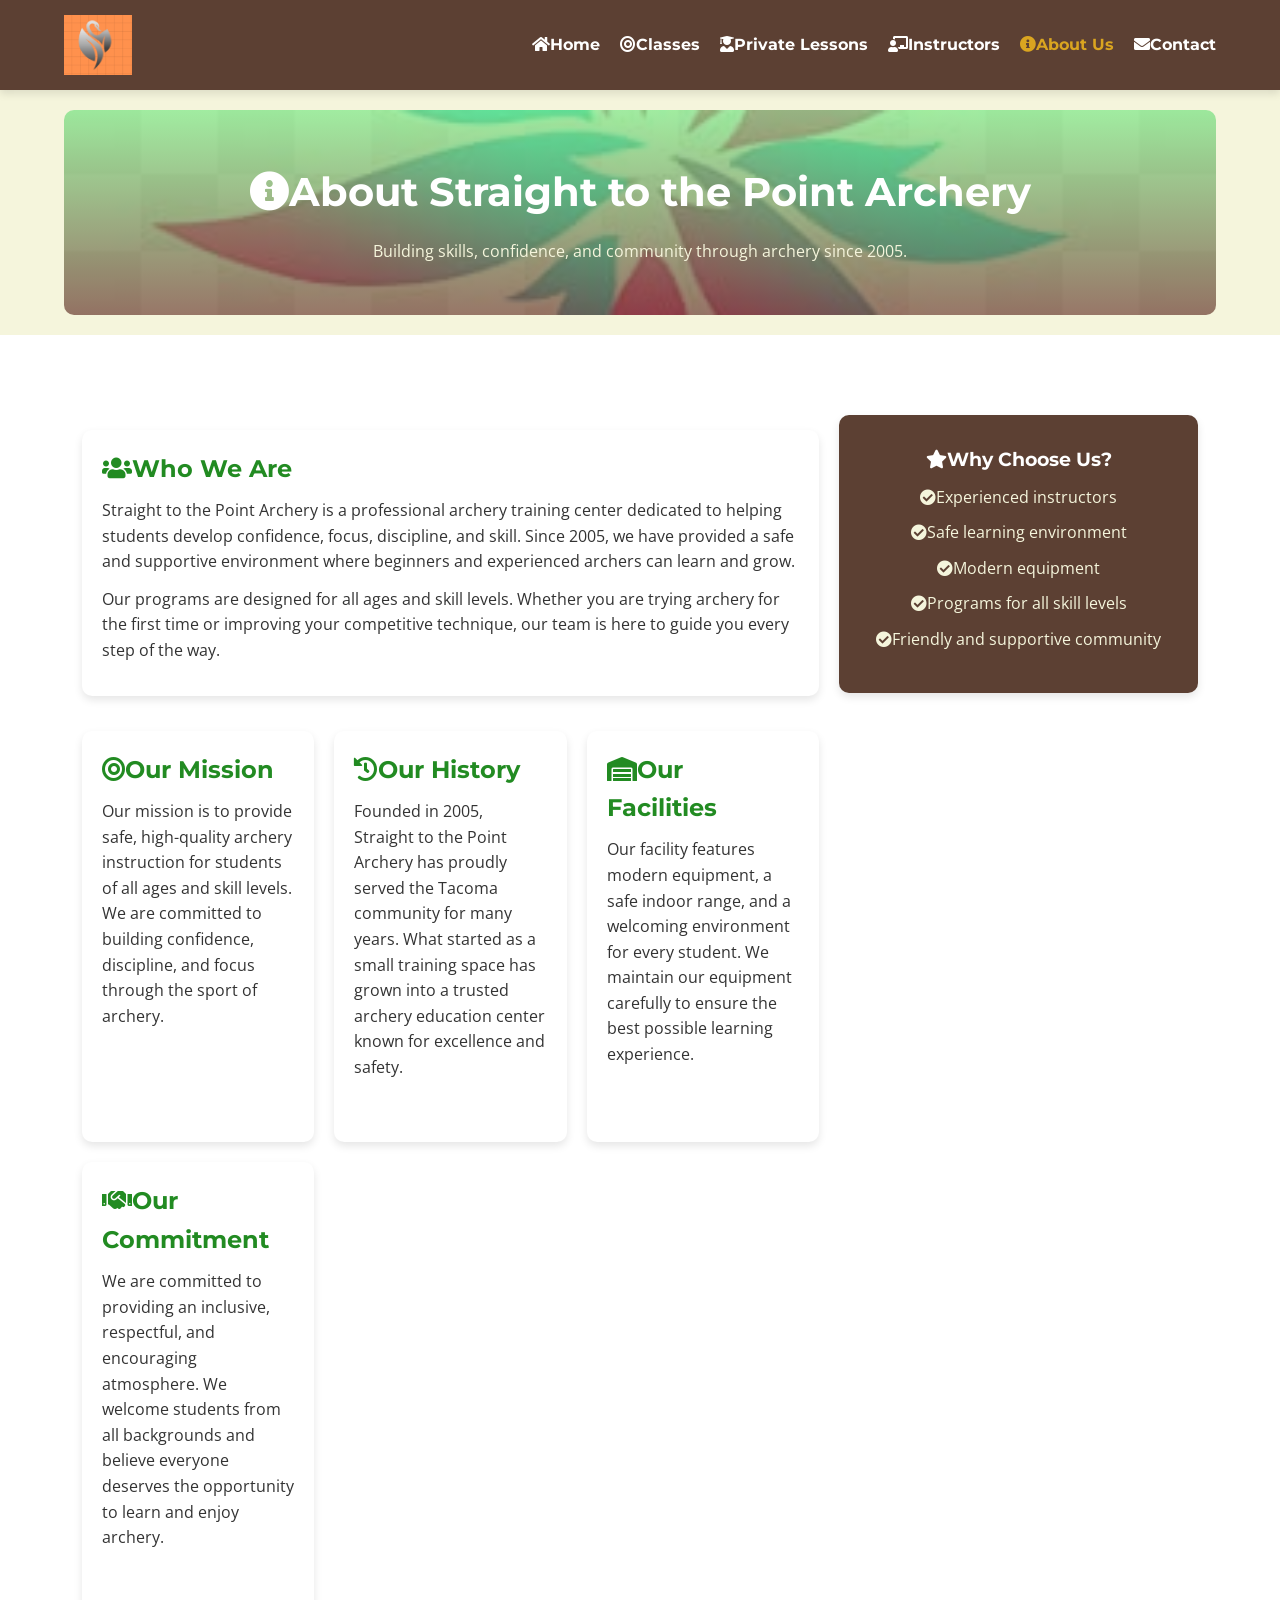
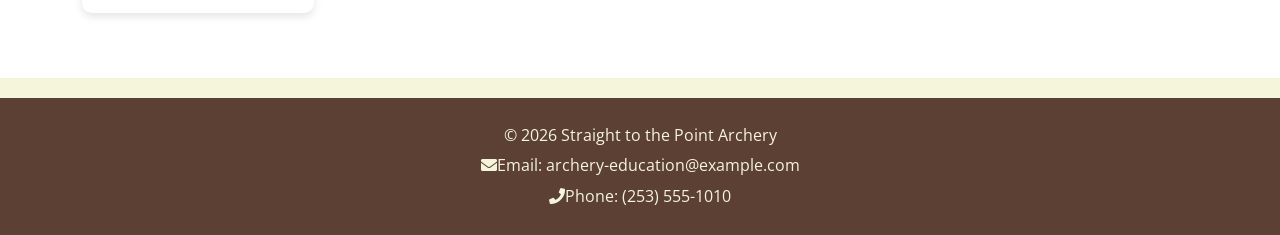
==== commit d1593bbe: "font awesome icons implements" ====
--- a/about.html
+++ b/about.html
@@ -7,6 +7,9 @@
 
     <!-- CSS -->
     <link rel="stylesheet" href="css/styles.css">
+
+    <!-- FONT AWESOME -->
+    <link rel="stylesheet" href="https://cdnjs.cloudflare.com/ajax/libs/font-awesome/5.15.3/css/all.min.css">
 
     <!-- GOOGLE FONTS -->
     <link href="https://fonts.googleapis.com/css2?family=Montserrat:wght@700&family=Open+Sans:wght@400;700&display=swap" rel="stylesheet">
@@ -22,12 +25,12 @@
 
             <nav>
                 <ul>
-                    <li><a href="index.html">Home</a></li>
-                    <li><a href="classes.html">Classes</a></li>
-                    <li><a href="lessons.html">Private Lessons</a></li>
-                    <li><a href="instructors.html">Instructors</a></li>
-                    <li><a href="about.html">About Us</a></li>
-                    <li><a href="contact.html">Contact</a></li>
+                    <li><a href="index.html"><i class="fas fa-home"></i>Home</a></li>
+                    <li><a href="classes.html"><i class="fas fa-bullseye"></i>Classes</a></li>
+                    <li><a href="lessons.html"><i class="fas fa-user-graduate"></i>Private Lessons</a></li>
+                    <li><a href="instructors.html"><i class="fas fa-chalkboard-teacher"></i>Instructors</a></li>
+                    <li><a href="about.html" class="active"><i class="fas fa-info-circle"></i>About Us</a></li>
+                    <li><a href="contact.html"><i class="fas fa-envelope"></i>Contact</a></li>
                 </ul>
             </nav>
         </div>
@@ -38,7 +41,7 @@
         <!-- PAGE HEADER -->
         <section class="page-header">
             <div class="container">
-                <h1>About Straight to the Point Archery</h1>
+                <h1><i class="fas fa-info-circle"></i>About Straight to the Point Archery</h1>
                 <p>Building skills, confidence, and community through archery since 2005.</p>
             </div>
         </section>
@@ -50,7 +53,7 @@
                     
                     <div>
                         <article class="class-card">
-                            <h2>Who We Are</h2>
+                            <h2><i class="fas fa-users"></i>Who We Are</h2>
                             <p>
                                 Straight to the Point Archery is a professional archery training center dedicated to helping students
                                 develop confidence, focus, discipline, and skill. Since 2005, we have provided a safe and supportive
@@ -64,7 +67,7 @@
 
                         <div class="classes">
                             <article class="class-card">
-                                <h2>Our Mission</h2>
+                                <h2><i class="fas fa-bullseye"></i>Our Mission</h2>
                                 <p>
                                     Our mission is to provide safe, high-quality archery instruction for students of all ages and skill levels.
                                     We are committed to building confidence, discipline, and focus through the sport of archery.
@@ -72,7 +75,7 @@
                             </article>
 
                             <article class="class-card">
-                                <h2>Our History</h2>
+                                <h2><i class="fas fa-history"></i>Our History</h2>
                                 <p>
                                     Founded in 2005, Straight to the Point Archery has proudly served the Tacoma community for many years.
                                     What started as a small training space has grown into a trusted archery education center known for
@@ -81,7 +84,7 @@
                             </article>
 
                             <article class="class-card">
-                                <h2>Our Facilities</h2>
+                                <h2><i class="fas fa-warehouse"></i>Our Facilities</h2>
                                 <p>
                                     Our facility features modern equipment, a safe indoor range, and a welcoming environment for every student.
                                     We maintain our equipment carefully to ensure the best possible learning experience.
@@ -89,7 +92,7 @@
                             </article>
 
                             <article class="class-card">
-                                <h2>Our Commitment</h2>
+                                <h2><i class="fas fa-handshake"></i>Our Commitment</h2>
                                 <p>
                                     We are committed to providing an inclusive, respectful, and encouraging atmosphere. We welcome students
                                     from all backgrounds and believe everyone deserves the opportunity to learn and enjoy archery.
@@ -99,12 +102,12 @@
                     </div>
 
                     <aside>
-                        <h3>Why Choose Us?</h3>
-                        <p>✔ Experienced instructors</p>
-                        <p>✔ Safe learning environment</p>
-                        <p>✔ Modern equipment</p>
-                        <p>✔ Programs for all skill levels</p>
-                        <p>✔ Friendly and supportive community</p>
+                        <h3><i class="fas fa-star"></i>Why Choose Us?</h3>
+                        <p><i class="fas fa-check-circle"></i>Experienced instructors</p>
+                        <p><i class="fas fa-check-circle"></i>Safe learning environment</p>
+                        <p><i class="fas fa-check-circle"></i>Modern equipment</p>
+                        <p><i class="fas fa-check-circle"></i>Programs for all skill levels</p>
+                        <p><i class="fas fa-check-circle"></i>Friendly and supportive community</p>
                     </aside>
 
                 </div>
@@ -117,8 +120,8 @@
     <footer>
         <div class="container">
             <p>&copy; 2026 Straight to the Point Archery</p>
-            <p>Email: archery-education@example.com</p>
-            <p>Phone: (253) 555-1010</p>
+            <p><i class="fas fa-envelope"></i>Email: archery-education@example.com</p>
+            <p><i class="fas fa-phone"></i>Phone: (253) 555-1010</p>
         </div>
     </footer>
 
--- a/css/styles.css
+++ b/css/styles.css
@@ -494,4 +494,43 @@
     border-radius: var(--radius);
     box-shadow: var(--shadow);
 }
-}
+img {
+    max-width: 100%;
+    height: auto;
+}
+/* =========================
+   ICON STYLES
+========================= */
+i {
+    margin-right: 8px;
+}
+
+.fa-phone,
+.fa-envelope,
+.fa-map-marker-alt,
+.fa-check-circle,
+.fa-star,
+.fa-info-circle,
+.fa-bullseye,
+.fa-history,
+.fa-warehouse,
+.fa-handshake,
+.fa-users,
+.fa-home,
+.fa-user-graduate,
+.fa-chalkboard-teacher {
+    color: var(--gold-accent);
+}
+
+nav a i {
+    margin-right: 6px;
+}
+
+aside i,
+footer i,
+h1 i,
+h2 i,
+h3 i {
+    color: var(--gold-accent);
+}
+}
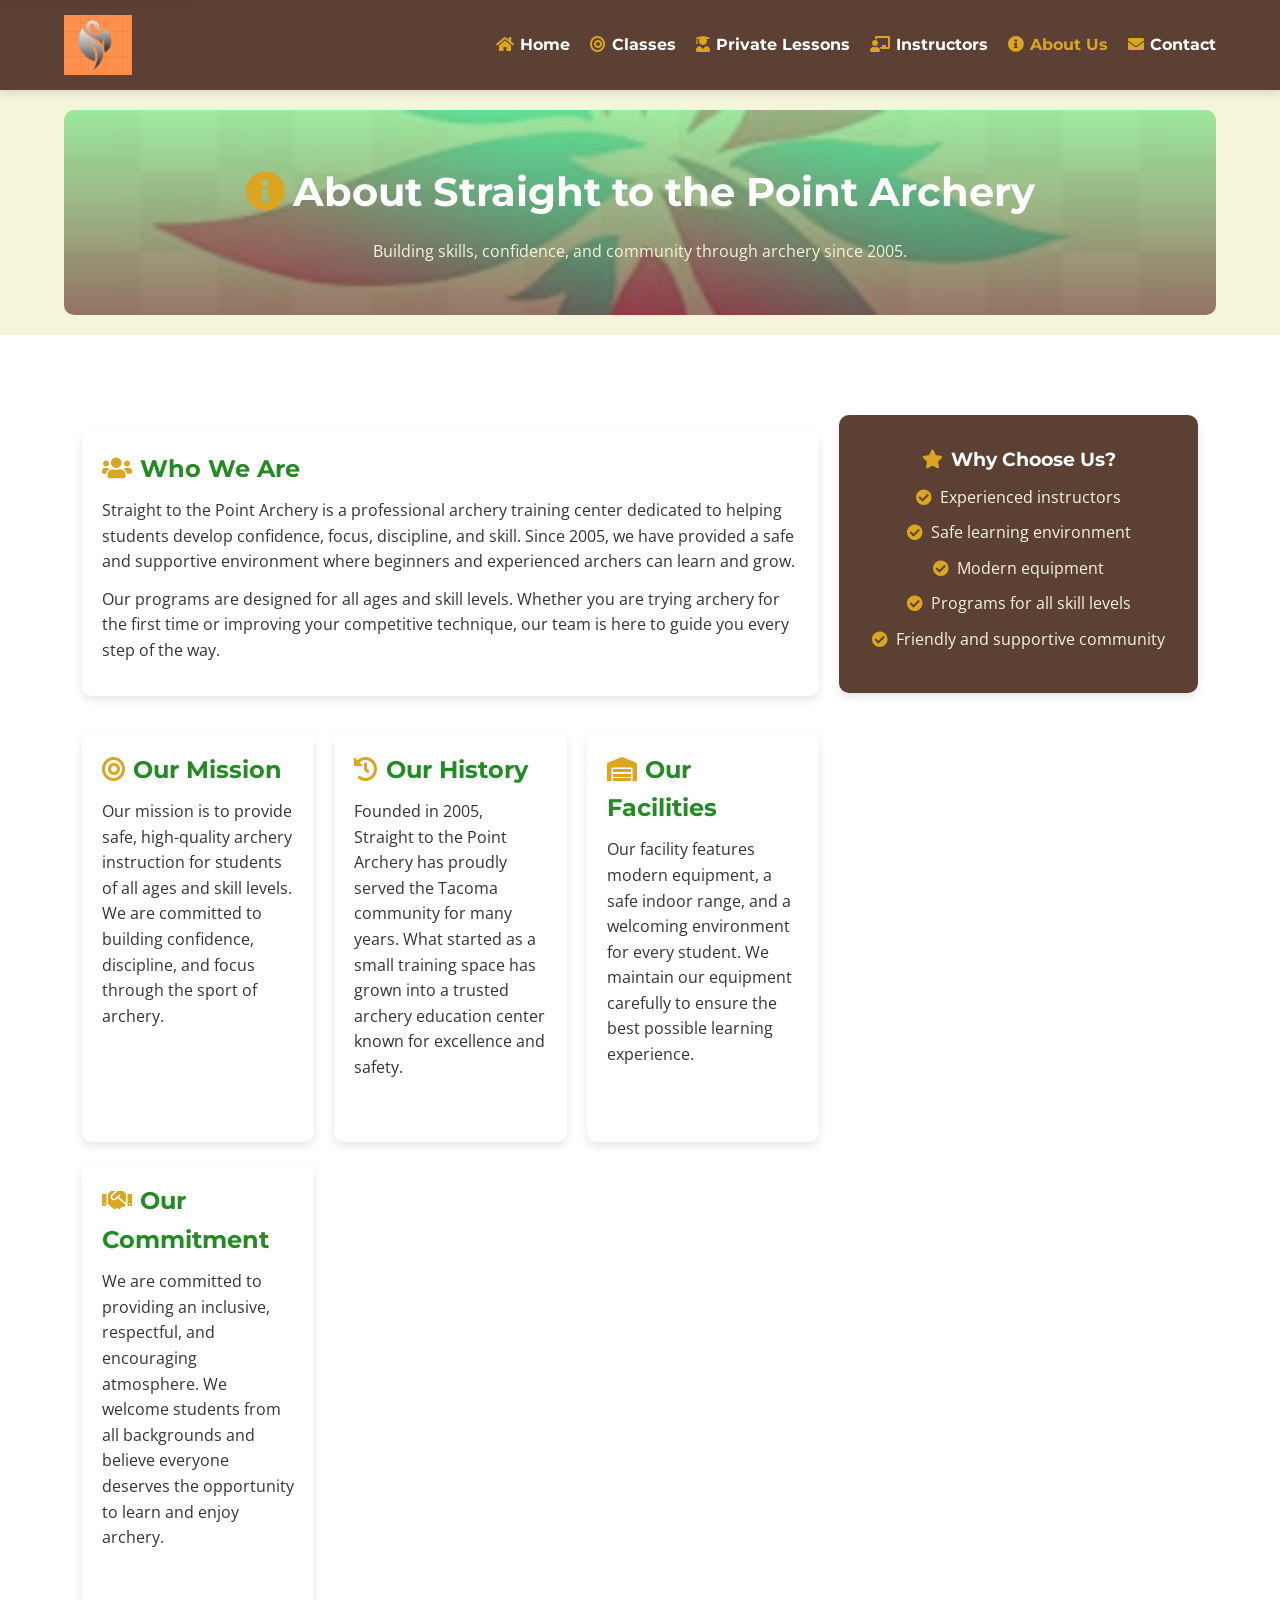
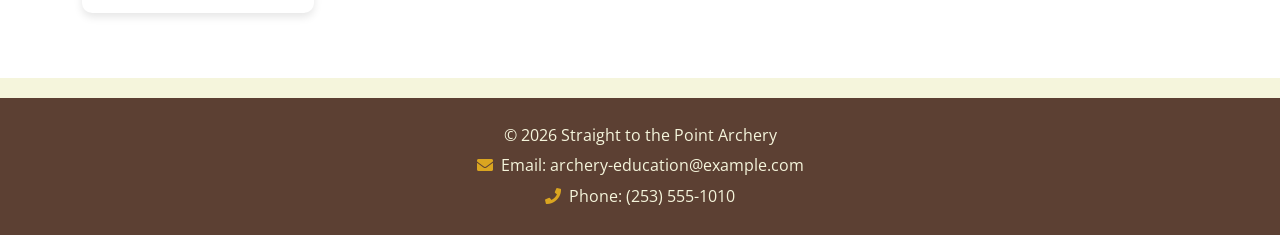
==== commit 2edd1648: "Accessibility with skip links" ====
--- a/about.html
+++ b/about.html
@@ -16,11 +16,14 @@
 </head>
 <body>
 
+    <!-- SKIP LINK -->
+    <a href="#main-content" class="skip-link">Skip to main content</a>
+
     <!-- HEADER -->
     <header>
         <div class="container">
             <div class="logo">
-                <img src="images/logo.png" alt="Straight to the Point Archery Logo">
+                <img src="images/logo.png" alt="Straight to the Point Archery Logo" loading="lazy">
             </div>
 
             <nav>
@@ -36,7 +39,7 @@
         </div>
     </header>
 
-    <main>
+    <main id="main-content">
 
         <!-- PAGE HEADER -->
         <section class="page-header">
--- a/css/styles.css
+++ b/css/styles.css
@@ -33,6 +33,28 @@
 }
 
 /* =========================
+   ACCESSIBILITY - SKIP LINK
+========================= */
+.skip-link {
+    position: absolute;
+    top: -50px;
+    left: 0;
+    background-color: var(--white);
+    color: var(--dark-text);
+    padding: 10px 16px;
+    z-index: 9999;
+    text-decoration: none;
+    font-weight: bold;
+    border-radius: 0 0 6px 0;
+    box-shadow: var(--shadow);
+    transition: top 0.3s ease;
+}
+
+.skip-link:focus {
+    top: 0;
+}
+
+/* =========================
    TYPOGRAPHY
 ========================= */
 h1, h2, h3, h4, h5, h6 {
@@ -59,6 +81,7 @@
 ========================= */
 img {
     max-width: 100%;
+    height: auto;
     display: block;
 }
 
@@ -109,402 +132,22 @@
     color: var(--gold-accent);
 }
 
-/* =========================
-   HERO SECTION
-========================= */
-.hero {
-    background: url('../images/hero.jpg') no-repeat center center/cover;
-    min-height: 500px;
-    display: flex;
-    justify-content: center;
-    align-items: center;
-    text-align: center;
-    color: var(--white);
-    padding: 20px;
-    border-radius: var(--radius);
-    margin: 20px auto 0;
-    width: 90%;
-    max-width: 1200px;
-}
-
-.hero-content {
-    background-color: rgba(0, 0, 0, 0.5);
-    padding: 30px;
-    border-radius: var(--radius);
-    max-width: 700px;
-}
-
-.hero h1 {
-    font-size: 48px;
-    margin-bottom: 15px;
-}
-
-.hero p {
-    font-size: 18px;
-    margin: 15px 0 20px;
-}
-
-/* =========================
-   BUTTONS
-========================= */
-.btn {
-    display: inline-block;
-    background-color: var(--gold-accent);
-    color: var(--white);
-    padding: 10px 20px;
-    text-decoration: none;
-    border-radius: 5px;
-    font-weight: bold;
-    transition: background-color var(--transition), transform var(--transition);
-}
-
-.btn:hover {
-    background-color: #b8860b;
-    transform: translateY(-2px);
-}
-
-/* =========================
-   GENERAL SECTIONS
-========================= */
-section {
-    padding: 40px 20px;
-    text-align: center;
-}
-
-section:nth-of-type(even) {
-    background-color: var(--white);
-}
-
-section h2 {
-    margin-bottom: 20px;
-    color: var(--forest-green);
-}
-
-section p {
-    max-width: 800px;
-    margin: 0 auto 20px;
-}
-
-/* =========================
-   PAGE HEADER
-========================= */
-.page-header {
-    background: linear-gradient(rgba(129, 230, 129, 0.75), rgba(117, 73, 53, 0.75)),
-                url('../images/hero.jpg') no-repeat center center/cover;
-    color: var(--white);
-    border-radius: var(--radius);
-    margin: 20px auto;
-    padding: 50px 20px;
-    text-align: center;
-    width: 90%;
-    max-width: 1200px;
-}
-
-.page-header h1 {
-    font-size: 40px;
-    color: var(--white);
-    margin-bottom: 15px;
-}
-
-.page-header p {
-    max-width: 700px;
-    margin: 0 auto;
-    color: var(--cream-white);
-}
-
-/* =========================
-   MAIN GRID LAYOUT
-========================= */
-.main-content {
-    display: grid;
-    grid-template-columns: repeat(3, 1fr);
-    grid-template-areas: "main main aside";
-    gap: 20px;
-    align-items: start;
-    padding: 40px 0;
-}
-
-.main-content > div {
-    grid-area: main;
-}
-
-.main-content > aside {
-    grid-area: aside;
-}
-
-.main-content > div article:first-child {
-    margin-bottom: 20px;
-}
-
-/* =========================
-   ARTICLES
-========================= */
-article {
-    margin: 15px 0;
-}
-
-/* =========================
-   CARD STYLES
-========================= */
-.class-card,
-.instructor-card,
-aside {
-    border-radius: var(--radius);
-}
-
-.class-card,
-.instructor-card {
-    background-color: var(--white);
-    padding: 20px;
-    box-shadow: var(--shadow);
-    height: 100%;
-    transition: transform var(--transition), box-shadow var(--transition);
-}
-
-.class-card:hover,
-.instructor-card:hover {
-    transform: translateY(-4px);
-    box-shadow: 0 6px 14px rgba(0, 0, 0, 0.12);
-}
-
-/* =========================
-   CLASSES GRID
-========================= */
-.classes {
-    display: grid;
-    grid-template-columns: repeat(3, 1fr);
-    gap: 20px;
-    align-items: stretch;
-    margin-top: 30px;
-}
-
-.class-card {
-    text-align: left;
-}
-
-.class-card h2,
-.class-card h3 {
-    color: var(--forest-green);
-    margin-bottom: 10px;
-}
-
-.class-card p {
-    margin-bottom: 12px;
-}
-
-.class-card ul {
-    margin-top: 15px;
-    padding-left: 20px;
-}
-
-.classes .class-card li {
-    margin-bottom: 8px;
-}
-
-.class-card + .classes {
-    margin-top: 20px;
-}
-
-/* =========================
-   SAFETY SECTION
-========================= */
-#safety {
-    background-color: var(--white);
-}
-
-#safety h2 {
-    color: var(--forest-green);
-}
-
-/* =========================
-   INSTRUCTORS GRID
-========================= */
-.instructors {
-    display: grid;
-    grid-template-columns: repeat(3, 1fr);
-    gap: 20px;
-    margin-top: 30px;
-}
-
-.instructor-card {
-    text-align: center;
-}
-
-.instructor-card img {
-    width: 120px;
-    height: 120px;
-    border-radius: 50%;
-    object-fit: cover;
-    margin: 0 auto 15px;
-    border: 3px solid var(--gold-accent);
-}
-
-.instructor-card h2 {
-    color: var(--forest-green);
-    margin-bottom: 10px;
-}
-
-.instructor-card p {
-    margin-bottom: 10px;
-}
-
-.instructor-card strong {
-    color: var(--gold-accent);
-}
-
-/* =========================
-   CONTACT PAGE
-========================= */
-.contact-info {
-    text-align: center;
-    padding: 40px;
-}
-
-.contact-info a,
-address a {
-    color: var(--forest-green);
-    text-decoration: none;
-    font-weight: bold;
-    transition: color var(--transition);
-}
-
-.contact-info a:hover,
-address a:hover {
-    color: var(--gold-accent);
-}
-
-address {
-    font-style: normal;
-}
-
-address p {
-    margin-bottom: 15px;
-}
-
-.map {
-    padding: 40px;
-    text-align: center;
-}
-
-.map iframe,
-iframe {
-    border: 0;
-    border-radius: var(--radius);
-    box-shadow: var(--shadow);
-    margin-top: 15px;
-    width: 100%;
-}
-
-/* =========================
-   ASIDE
-========================= */
-aside {
-    background-color: var(--deep-brown);
-    color: var(--cream-white);
-    padding: 30px;
-    text-align: center;
-    height: fit-content;
-    box-shadow: var(--shadow);
-}
-
-aside h3 {
-    margin-bottom: 10px;
-    color: var(--white);
-}
-
-aside p {
-    margin: 10px 0;
-}
-
-/* =========================
-   FOOTER
-========================= */
-footer {
-    background-color: var(--deep-brown);
-    color: var(--cream-white);
-    text-align: center;
-    padding: 20px;
-    margin-top: 20px;
-}
-
-footer p {
-    margin: 5px 0;
-}
-
-/* =========================
-   RESPONSIVE DESIGN
-========================= */
-@media (max-width: 992px) {
-    .classes,
-    .instructors {
-        grid-template-columns: repeat(2, 1fr);
-    }
-}
-
-@media (max-width: 768px) {
-    header .container {
-        flex-direction: column;
-        gap: 15px;
-    }
-
-    nav ul {
-        flex-direction: column;
-        align-items: center;
-        justify-content: center;
-        gap: 10px;
-    }
-
-    .hero {
-        min-height: auto;
-        padding: 80px 20px;
-    }
-
-    .hero h1,
-    .page-header h1 {
-        font-size: 32px;
-    }
-
-    .hero p {
-        font-size: 16px;
-    }
-
-    section {
-        padding: 40px 20px;
-    }
-
-    .main-content {
-        grid-template-columns: 1fr;
-        grid-template-areas:
-            "main"
-            "aside";
-    }
-
-    .classes,
-    .instructors {
-        grid-template-columns: 1fr;
-    }
-
-    .class-card,
-    .instructor-card {
-        max-width: 100%;
-    }
-    .card {
-    background-color: var(--white);
-    padding: 20px;
-    border-radius: var(--radius);
-    box-shadow: var(--shadow);
-}
-img {
-    max-width: 100%;
-    height: auto;
-}
-/* =========================
-   ICON STYLES
-========================= */
+nav a i {
+    margin-right: 6px;
+}
+
+nav a:hover i {
+    transform: scale(1.1);
+}
+
 i {
     margin-right: 8px;
-}
-
+    transition: transform 0.3s ease;
+}
+
+/* =========================
+   ICON STYLES
+========================= */
 .fa-phone,
 .fa-envelope,
 .fa-map-marker-alt,
@@ -518,12 +161,25 @@
 .fa-users,
 .fa-home,
 .fa-user-graduate,
-.fa-chalkboard-teacher {
+.fa-chalkboard-teacher,
+.fa-calendar-alt,
+.fa-calendar-check,
+.fa-comments,
+.fa-map,
+.fa-search,
+.fa-lightbulb,
+.fa-paper-plane,
+.fa-arrow-right,
+.fa-clock,
+.fa-dollar-sign,
+.fa-signal,
+.fa-trophy,
+.fa-child,
+.fa-user,
+.fa-seedling,
+.fa-chart-line,
+.fa-shield-alt {
     color: var(--gold-accent);
-}
-
-nav a i {
-    margin-right: 6px;
 }
 
 aside i,
@@ -533,4 +189,412 @@
 h3 i {
     color: var(--gold-accent);
 }
-}
+
+/* =========================
+   HERO SECTION
+========================= */
+.hero {
+    background: url('../images/hero.jpg') no-repeat center center/cover;
+    min-height: 500px;
+    display: flex;
+    justify-content: center;
+    align-items: center;
+    text-align: center;
+    color: var(--white);
+    padding: 20px;
+    border-radius: var(--radius);
+    margin: 20px auto 0;
+    width: 90%;
+    max-width: 1200px;
+    animation: fadeIn 1.5s ease-in;
+}
+
+.hero-content {
+    background-color: rgba(0, 0, 0, 0.5);
+    padding: 30px;
+    border-radius: var(--radius);
+    max-width: 700px;
+}
+
+.hero h1 {
+    font-size: 48px;
+    margin-bottom: 15px;
+}
+
+.hero p {
+    font-size: 18px;
+    margin: 15px 0 20px;
+}
+
+/* =========================
+   BUTTONS
+========================= */
+.btn {
+    display: inline-block;
+    background-color: var(--gold-accent);
+    color: var(--white);
+    padding: 10px 20px;
+    text-decoration: none;
+    border-radius: 5px;
+    font-weight: bold;
+    transition: background-color var(--transition), transform var(--transition);
+}
+
+.btn:hover {
+    background-color: #b8860b;
+    transform: translateY(-2px);
+}
+
+/* =========================
+   GENERAL SECTIONS
+========================= */
+section {
+    padding: 40px 20px;
+    text-align: center;
+}
+
+section:nth-of-type(even) {
+    background-color: var(--white);
+}
+
+section h2 {
+    margin-bottom: 20px;
+    color: var(--forest-green);
+}
+
+section p {
+    max-width: 800px;
+    margin: 0 auto 20px;
+}
+
+/* =========================
+   PAGE HEADER
+========================= */
+.page-header {
+    background: linear-gradient(rgba(129, 230, 129, 0.75), rgba(117, 73, 53, 0.75)),
+                url('../images/hero.jpg') no-repeat center center/cover;
+    color: var(--white);
+    border-radius: var(--radius);
+    margin: 20px auto;
+    padding: 50px 20px;
+    text-align: center;
+    width: 90%;
+    max-width: 1200px;
+}
+
+.page-header h1 {
+    font-size: 40px;
+    color: var(--white);
+    margin-bottom: 15px;
+}
+
+.page-header p {
+    max-width: 700px;
+    margin: 0 auto;
+    color: var(--cream-white);
+}
+
+/* =========================
+   MAIN GRID LAYOUT
+========================= */
+.main-content {
+    display: grid;
+    grid-template-columns: repeat(3, 1fr);
+    grid-template-areas: "main main aside";
+    gap: 20px;
+    align-items: start;
+    padding: 40px 0;
+}
+
+.main-content > div {
+    grid-area: main;
+}
+
+.main-content > aside {
+    grid-area: aside;
+}
+
+.main-content > div article:first-child {
+    margin-bottom: 20px;
+}
+
+/* =========================
+   ARTICLES
+========================= */
+article {
+    margin: 15px 0;
+}
+
+/* =========================
+   REUSABLE CARD
+========================= */
+.card {
+    background-color: var(--white);
+    padding: 20px;
+    border-radius: var(--radius);
+    box-shadow: var(--shadow);
+}
+
+/* =========================
+   CARD STYLES
+========================= */
+.class-card,
+.instructor-card,
+aside {
+    border-radius: var(--radius);
+}
+
+.class-card,
+.instructor-card {
+    background-color: var(--white);
+    padding: 20px;
+    box-shadow: var(--shadow);
+    height: 100%;
+    transition: transform var(--transition), box-shadow var(--transition);
+}
+
+.class-card:hover,
+.instructor-card:hover {
+    transform: translateY(-4px);
+    box-shadow: 0 6px 14px rgba(0, 0, 0, 0.12);
+}
+
+/* =========================
+   CLASSES GRID
+========================= */
+.classes {
+    display: grid;
+    grid-template-columns: repeat(3, 1fr);
+    gap: 20px;
+    align-items: stretch;
+    margin-top: 30px;
+}
+
+.class-card {
+    text-align: left;
+}
+
+.class-card h2,
+.class-card h3 {
+    color: var(--forest-green);
+    margin-bottom: 10px;
+}
+
+.class-card p {
+    margin-bottom: 12px;
+}
+
+.class-card ul {
+    margin-top: 15px;
+    padding-left: 20px;
+}
+
+.classes .class-card li {
+    margin-bottom: 8px;
+}
+
+.class-card + .classes {
+    margin-top: 20px;
+}
+
+/* =========================
+   SAFETY SECTION
+========================= */
+#safety {
+    background-color: var(--white);
+}
+
+#safety h2 {
+    color: var(--forest-green);
+}
+
+/* =========================
+   INSTRUCTORS GRID
+========================= */
+.instructors {
+    display: grid;
+    grid-template-columns: repeat(3, 1fr);
+    gap: 20px;
+    margin-top: 30px;
+}
+
+.instructor-card {
+    text-align: center;
+}
+
+.instructor-card img {
+    width: 120px;
+    height: 120px;
+    border-radius: 50%;
+    object-fit: cover;
+    margin: 0 auto 15px;
+    border: 3px solid var(--gold-accent);
+    transition: transform 0.3s ease;
+}
+
+.instructor-card img:hover {
+    transform: scale(1.05);
+}
+
+.instructor-card h2 {
+    color: var(--forest-green);
+    margin-bottom: 10px;
+}
+
+.instructor-card p {
+    margin-bottom: 10px;
+}
+
+.instructor-card strong {
+    color: var(--gold-accent);
+}
+
+/* =========================
+   CONTACT PAGE
+========================= */
+.contact-info {
+    text-align: center;
+    padding: 40px;
+}
+
+.contact-info a,
+address a {
+    color: var(--forest-green);
+    text-decoration: none;
+    font-weight: bold;
+    transition: color var(--transition);
+}
+
+.contact-info a:hover,
+address a:hover {
+    color: var(--gold-accent);
+}
+
+address {
+    font-style: normal;
+}
+
+address p {
+    margin-bottom: 15px;
+}
+
+.map {
+    padding: 40px;
+    text-align: center;
+}
+
+.map iframe,
+iframe {
+    border: 0;
+    border-radius: var(--radius);
+    box-shadow: var(--shadow);
+    margin-top: 15px;
+    width: 100%;
+}
+
+/* =========================
+   ASIDE
+========================= */
+aside {
+    background-color: var(--deep-brown);
+    color: var(--cream-white);
+    padding: 30px;
+    text-align: center;
+    height: fit-content;
+    box-shadow: var(--shadow);
+}
+
+aside h3 {
+    margin-bottom: 10px;
+    color: var(--white);
+}
+
+aside p {
+    margin: 10px 0;
+}
+
+/* =========================
+   FOOTER
+========================= */
+footer {
+    background-color: var(--deep-brown);
+    color: var(--cream-white);
+    text-align: center;
+    padding: 20px;
+    margin-top: 20px;
+}
+
+footer p {
+    margin: 5px 0;
+}
+
+/* =========================
+   ANIMATIONS
+========================= */
+@keyframes fadeIn {
+    from {
+        opacity: 0;
+    }
+    to {
+        opacity: 1;
+    }
+}
+
+/* =========================
+   RESPONSIVE DESIGN
+========================= */
+@media (max-width: 992px) {
+    .classes,
+    .instructors {
+        grid-template-columns: repeat(2, 1fr);
+    }
+}
+
+@media (max-width: 768px) {
+    header .container {
+        flex-direction: column;
+        gap: 15px;
+    }
+
+    nav ul {
+        flex-direction: column;
+        align-items: center;
+        justify-content: center;
+        gap: 10px;
+    }
+
+    .hero {
+        min-height: auto;
+        padding: 80px 20px;
+    }
+
+    .hero h1,
+    .page-header h1 {
+        font-size: 32px;
+    }
+
+    .hero p {
+        font-size: 16px;
+    }
+
+    section {
+        padding: 40px 20px;
+    }
+
+    .main-content {
+        grid-template-columns: 1fr;
+        grid-template-areas:
+            "main"
+            "aside";
+    }
+
+    .classes,
+    .instructors {
+        grid-template-columns: 1fr;
+    }
+
+    .class-card,
+    .instructor-card {
+        max-width: 100%;
+    }
+}
